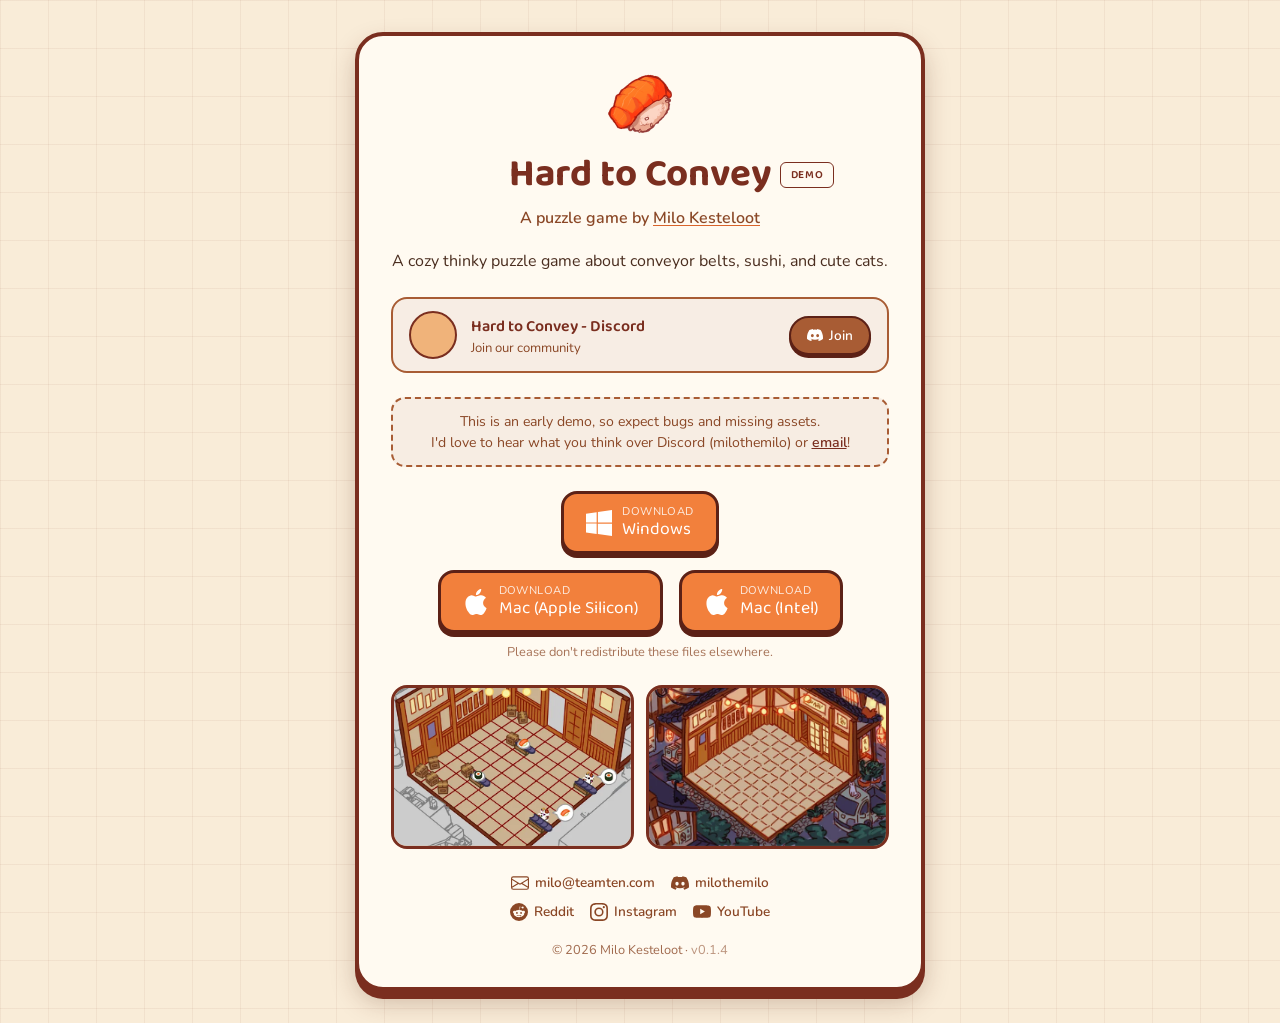
==== index.html @ 10d37a19 "Added apple warnings" ====
<!DOCTYPE html>
<html lang="en">
<head>
    <meta charset="UTF-8">
    <meta name="viewport" content="width=device-width, initial-scale=1.0">
    <title>Hard to Convey – Cozy Puzzle Game</title>
    <meta name="description" content="Hard to Convey is a cozy puzzle game about conveyor belts, sushi, and cute cats. Download the early demo for Windows or Mac.">
    <link rel="canonical" href="https://www.hardtoconvey.com/">
    <meta name="theme-color" content="#f9ecd8">
    <meta property="og:type" content="website">
    <meta property="og:site_name" content="Hard to Convey">
    <meta property="og:title" content="Hard to Convey">
    <meta property="og:description" content="A cozy thinky puzzle game about conveyor belts, sushi, and cute cats. Free demo for Windows and Mac.">
    <meta property="og:url" content="https://www.hardtoconvey.com/">
    <meta property="og:image" content="https://www.hardtoconvey.com/images/og-image.jpg">
    <meta property="og:image:width" content="1200">
    <meta property="og:image:height" content="630">
    <meta property="og:image:alt" content="Concept art of a cozy sushi shop on a lantern-lit street, with cats lounging nearby">
    <meta name="twitter:card" content="summary_large_image">
    <link rel="icon" type="image/png" href="/favicon.png">
    <link rel="apple-touch-icon" href="/apple-touch-icon.png">
    <link rel="preconnect" href="https://fonts.googleapis.com">
    <link rel="preconnect" href="https://fonts.gstatic.com" crossorigin>
    <link href="https://fonts.googleapis.com/css2?family=Baloo+2:wght@500;600;700&family=Nunito:wght@400;600;700&display=swap" rel="stylesheet">
    <link rel="stylesheet" href="style.css">
    <script type="application/ld+json">
        {
            "@context": "https://schema.org",
            "@type": "VideoGame",
            "name": "Hard to Convey",
            "genre": "Puzzle",
            "description": "A cozy puzzle game about conveyor belts, sushi, and cute cats. Currently an early demo.",
            "url": "https://www.hardtoconvey.com/",
            "image": "https://www.hardtoconvey.com/images/screenshot.webp",
            "applicationCategory": "GameApplication",
            "operatingSystem": "Windows, macOS",
            "gamePlatform": ["PC", "Mac"],
            "creator": {
                "@type": "Person",
                "name": "Milo Kesteloot",
                "url": "https://www.milo.games"
            },
            "sameAs": [
                "https://discord.gg/pnMVM3hHEn",
                "https://www.reddit.com/r/HardToConvey/",
                "https://www.instagram.com/hardtoconvey/",
                "https://www.youtube.com/@HardToConveyGame"
            ]
        }
    </script>
</head>
<body>
    <main class="card">
        <img class="icon" src="icon-128.png" width="64" height="64" alt="Hard to Convey sushi icon">
        <div class="title-row">
            <h1>Hard to Convey</h1>
            <span class="badge">Demo</span>
        </div>
        <p class="subtitle">A puzzle game by <a href="https://www.milo.games" target="_blank" rel="noopener">Milo Kesteloot</a></p>

        <p class="tagline">A cozy thinky puzzle game about conveyor belts, sushi, and cute cats.</p>

        <div class="discord-card">
            <div class="discord-icon">
                <img id="discordIcon" alt="Hard to Convey Discord server icon" hidden>
            </div>
            <div class="discord-info">
                <span class="discord-name" id="discordName">Hard to Convey - Discord</span>
                <span class="discord-stats" id="discordStats">Join our community</span>
            </div>
            <a class="discord-join" href="https://discord.gg/pnMVM3hHEn" target="_blank" rel="noopener">
                <svg viewBox="0 0 16 16" aria-hidden="true"><path fill="currentColor" d="M13.545 2.907a13.2 13.2 0 0 0-3.257-1.011.05.05 0 0 0-.052.025c-.141.25-.297.577-.406.833a12.2 12.2 0 0 0-3.658 0 8 8 0 0 0-.412-.833.05.05 0 0 0-.052-.025c-1.125.194-2.22.534-3.257 1.011a.04.04 0 0 0-.021.018C.356 6.024-.213 9.047.066 12.032q.003.022.021.037a13.3 13.3 0 0 0 3.995 2.02.05.05 0 0 0 .056-.019q.463-.63.818-1.329a.05.05 0 0 0-.01-.059l-.018-.011a9 9 0 0 1-1.248-.595.05.05 0 0 1-.02-.066l.015-.019q.127-.095.248-.195a.05.05 0 0 1 .051-.007c2.619 1.196 5.454 1.196 8.041 0a.05.05 0 0 1 .053.007q.121.1.248.195a.05.05 0 0 1-.004.085 8 8 0 0 1-1.249.594.05.05 0 0 0-.03.03.05.05 0 0 0 .003.041c.24.465.515.909.817 1.329a.05.05 0 0 0 .056.019 13.2 13.2 0 0 0 4.001-2.02.05.05 0 0 0 .021-.037c.334-3.451-.559-6.449-2.366-9.106a.03.03 0 0 0-.02-.019m-8.198 7.307c-.789 0-1.438-.724-1.438-1.612s.637-1.613 1.438-1.613c.807 0 1.45.73 1.438 1.613 0 .888-.637 1.612-1.438 1.612m5.316 0c-.788 0-1.438-.724-1.438-1.612s.637-1.613 1.438-1.613c.807 0 1.451.73 1.438 1.613 0 .888-.631 1.612-1.438 1.612"/></svg>
                Join
            </a>
        </div>
        <script>
            (function () {
                fetch("https://discord.com/api/v10/invites/pnMVM3hHEn?with_counts=true")
                    .then(function (r) { return r.ok ? r.json() : Promise.reject(r); })
                    .then(function (data) {
                        var guild = data.guild;
                        if (guild && guild.icon) {
                            var icon = document.getElementById("discordIcon");
                            // Only reveal the image once it has loaded, so the placeholder circle
                            // shows instead of a broken-image icon and alt text.
                            icon.onload = function () { icon.hidden = false; };
                            icon.src = "https://cdn.discordapp.com/icons/" + guild.id + "/" + guild.icon + ".png?size=64";
                        }
                        if (guild && guild.name) {
                            document.getElementById("discordName").textContent = guild.name + " - Discord";
                        }
                        if (typeof data.approximate_presence_count === "number") {
                            document.getElementById("discordStats").textContent =
                                data.approximate_presence_count + " online · " + data.approximate_member_count + " members";
                        }
                    })
                    .catch(function () { /* keep the static fallback text */ });
            })();
        </script>

        <p class="feedback">
            This is an early demo, so expect bugs and missing assets.<br>
            I'd love to hear what you think over Discord (milothemilo) or <a href="mailto:milo@teamten.com">email</a>!
        </p>

        <p class="mobile-note">Hard to Convey is a desktop game for Windows and Mac. Visit this page on your computer to download it.</p>

        <div class="downloads" id="downloads">
            <div class="download-row" data-os="windows">
                <a class="button" href="downloads/HardToConveyWindows.zip" download>
                    <svg class="button-icon" viewBox="0 0 16 16" aria-hidden="true">
                        <path fill="currentColor" d="M6.555 1.375 0 2.237v5.45h6.555zM0 13.795l6.555.933V8.313H0zm7.278-5.4.026 6.378L16 16V8.395zM16 0 7.33 1.244v6.414H16z"/>
                    </svg>
                    <span class="button-text">
                        <span class="button-label">Download<span class="button-size"></span></span>
                        <span class="button-platform">Windows</span>
                    </span>
                </a>
            </div>
            <div class="download-row" data-os="mac">
                <a class="button" href="downloads/HardToConveyMacSili.app.zip" download>
                    <svg class="button-icon" viewBox="0 0 16 16" aria-hidden="true">
                        <path fill="currentColor" d="M11.182.008C11.148-.03 9.923.023 8.857 1.18c-1.066 1.156-.902 2.482-.878 2.516s1.52.087 2.475-1.258.762-2.391.728-2.43m3.314 11.733c-.048-.096-2.325-1.234-2.113-3.422s1.675-2.789 1.698-2.854-.597-.79-1.254-1.157a3.7 3.7 0 0 0-1.563-.434c-.108-.003-.483-.095-1.254.116-.508.139-1.653.589-1.968.607-.316.018-1.256-.522-2.267-.665-.647-.125-1.333.131-1.824.328-.49.196-1.422.754-2.074 2.237-.652 1.482-.311 3.83-.067 4.56s.625 1.924 1.273 2.796c.576.984 1.34 1.667 1.659 1.899s1.219.386 1.843.067c.502-.308 1.408-.485 1.766-.472.357.013 1.061.154 1.782.539.571.197 1.111.115 1.652-.105.541-.221 1.324-1.059 2.238-2.758q.52-1.185.473-1.282"/>
                    </svg>
                    <span class="button-text">
                        <span class="button-label">Download<span class="button-size"></span></span>
                        <span class="button-platform">Mac (Apple Silicon)</span>
                    </span>
                </a>
                <a class="button" href="downloads/HardToConveyMacIntel.app.zip" download>
                    <svg class="button-icon" viewBox="0 0 16 16" aria-hidden="true">
                        <path fill="currentColor" d="M11.182.008C11.148-.03 9.923.023 8.857 1.18c-1.066 1.156-.902 2.482-.878 2.516s1.52.087 2.475-1.258.762-2.391.728-2.43m3.314 11.733c-.048-.096-2.325-1.234-2.113-3.422s1.675-2.789 1.698-2.854-.597-.79-1.254-1.157a3.7 3.7 0 0 0-1.563-.434c-.108-.003-.483-.095-1.254.116-.508.139-1.653.589-1.968.607-.316.018-1.256-.522-2.267-.665-.647-.125-1.333.131-1.824.328-.49.196-1.422.754-2.074 2.237-.652 1.482-.311 3.83-.067 4.56s.625 1.924 1.273 2.796c.576.984 1.34 1.667 1.659 1.899s1.219.386 1.843.067c.502-.308 1.408-.485 1.766-.472.357.013 1.061.154 1.782.539.571.197 1.111.115 1.652-.105.541-.221 1.324-1.059 2.238-2.758q.52-1.185.473-1.282"/>
                    </svg>
                    <span class="button-text">
                        <span class="button-label">Download<span class="button-size"></span></span>
                        <span class="button-platform">Mac (Intel)</span>
                    </span>
                </a>
                <div class="mac-help" id="macHelp" hidden>
                    <h2>Opening the game on Mac</h2>
                    <p>Your Mac will warn that it can't verify Hard to Convey because I'm not a registered Apple developer yet. To open it anyway:</p>
                    <ol>
                        <li>Unzip the download and double-click the game. When the warning appears, click Done.</li>
                        <li>Open System Settings, go to Privacy &amp; Security, and scroll down to Security.</li>
                        <li>Click Open Anyway.</li>
                    </ol>
                    <a href="https://support.apple.com/guide/mac-help/open-a-mac-app-from-an-unknown-developer-mh40616/mac" target="_blank" rel="noopener">Apple's guide, with screenshots</a>
                </div>
            </div>
        </div>
        <script>
            (function () {
                // Highlight the visitor's platform (and put Mac on top for Mac visitors).
                // If we can't tell, leave everything highlighted with Windows on top.
                var platform = (navigator.userAgentData && navigator.userAgentData.platform) || navigator.platform || navigator.userAgent;
                var downloads = document.getElementById("downloads");
                if (/mac/i.test(platform)) {
                    downloads.classList.add("os-mac");
                } else if (/win/i.test(platform)) {
                    downloads.classList.add("os-windows");
                }

                // After a Mac download starts, show how to get past the "can't verify" warning.
                var macHelp = document.getElementById("macHelp");
                downloads.querySelectorAll('[data-os="mac"] .button').forEach(function (button) {
                    button.addEventListener("click", function () {
                        macHelp.hidden = false;
                        macHelp.scrollIntoView({ block: "nearest" });
                    });
                });

                // Show each download's file size, read from the server so it stays right when a build is replaced.
                downloads.querySelectorAll(".button").forEach(function (button) {
                    fetch(button.href, { method: "HEAD" })
                        .then(function (r) { return r.ok ? r.headers.get("Content-Length") : null; })
                        .then(function (bytes) {
                            if (bytes) {
                                button.querySelector(".button-size").textContent = " · " + Math.round(bytes / 1e6) + " MB";
                            }
                        })
                        .catch(function () { /* leave the size off */ });
                });
            })();
        </script>

        <p class="notice">Please don't redistribute these files elsewhere.</p>

        <div class="gallery">
            <button class="screenshot" type="button" data-full="images/screenshot.webp" aria-label="View gameplay screenshot full size">
                <img src="images/thumbs/screenshot.webp" width="640" height="421" alt="Hard to Convey gameplay screenshot">
            </button>
            <button class="screenshot" type="button" data-full="images/concept-art-1.webp" aria-label="View concept art full size">
                <img src="images/thumbs/concept-art-1.webp" width="640" height="359" alt="Hard to Convey concept art">
            </button>
        </div>

        <div class="lightbox" id="lightbox" role="dialog" aria-modal="true" aria-label="Image viewer" hidden>
            <img class="lightbox-image" id="lightboxImage" alt="">
            <button class="lightbox-close" id="lightboxClose" type="button" aria-label="Close">
                <svg viewBox="0 0 16 16" aria-hidden="true"><path d="M3 3l10 10M13 3L3 13" stroke="currentColor" stroke-width="2.2" stroke-linecap="round"/></svg>
            </button>
        </div>
        <script>
            (function () {
                var shots = document.querySelectorAll(".screenshot");
                var lightbox = document.getElementById("lightbox");
                var lightboxImage = document.getElementById("lightboxImage");
                var loaded = {};

                // Once the page (and its small thumbnails) has loaded, fetch the full-size
                // images in the background so the viewer can show them right away.
                window.addEventListener("load", function () {
                    shots.forEach(function (shot) {
                        var full = new Image();
                        full.onload = function () { loaded[shot.dataset.full] = true; };
                        full.src = shot.dataset.full;
                    });
                });

                var current = null;

                // Swap the viewer to src only once it's decoded, so it never paints half-ready.
                function showWhenReady(src, shot) {
                    var img = new Image();
                    img.src = src;
                    var ready = img.decode ? img.decode() : Promise.resolve();
                    return ready.catch(function () {}).then(function () {
                        if (current !== shot) { return; }
                        lightboxImage.src = src;
                        if (lightbox.hidden) {
                            lightbox.hidden = false;
                            document.getElementById("lightboxClose").focus();
                        }
                    });
                }

                function open(shot) {
                    var thumb = shot.querySelector("img");
                    var fullSrc = shot.dataset.full;
                    current = shot;
                    lightboxImage.alt = thumb.alt;
                    lightboxImage.style.setProperty("--ratio", thumb.naturalWidth / thumb.naturalHeight || 1.5);
                    document.body.style.overflow = "hidden";
                    if (loaded[fullSrc]) {
                        showWhenReady(fullSrc, shot);
                    } else {
                        // Show the thumbnail until the full-size image arrives.
                        showWhenReady(thumb.src, shot).then(function () {
                            return showWhenReady(fullSrc, shot);
                        }).then(function () {
                            loaded[fullSrc] = true;
                        });
                    }
                }

                function close() {
                    // Return keyboard focus to the screenshot that opened the viewer.
                    var opener = current;
                    current = null;
                    lightbox.hidden = true;
                    lightboxImage.removeAttribute("src");
                    document.body.style.overflow = "";
                    if (opener) { opener.focus(); }
                }

                shots.forEach(function (shot) {
                    shot.addEventListener("click", function () { open(shot); });
                });
                lightbox.addEventListener("click", function (e) {
                    if (e.target !== lightboxImage) { close(); }
                });
                document.addEventListener("keydown", function (e) {
                    if (lightbox.hidden) { return; }
                    if (e.key === "Escape") {
                        close();
                    } else if (e.key === "Tab") {
                        // The close button is the only control in the viewer, so keep focus on it.
                        e.preventDefault();
                        document.getElementById("lightboxClose").focus();
                    }
                });
            })();
        </script>

        <div class="social-links">
            <ul class="social-row">
                <li>
                    <a href="mailto:milo@teamten.com">
                        <svg viewBox="0 0 16 16" aria-hidden="true"><path fill="currentColor" d="M0 4a2 2 0 0 1 2-2h12a2 2 0 0 1 2 2v8a2 2 0 0 1-2 2H2a2 2 0 0 1-2-2zm2-1a1 1 0 0 0-1 1v.217l7 4.2 7-4.2V4a1 1 0 0 0-1-1zm13 2.383-4.708 2.825L15 11.105zm-.034 6.876-5.64-3.471L8 9.583l-1.326-.795-5.64 3.47A1 1 0 0 0 2 13h12a1 1 0 0 0 .966-.741M1 11.105l4.708-2.897L1 5.383z"/></svg>
                        milo@teamten.com
                    </a>
                </li>
                <li class="social-discord">
                    <svg viewBox="0 0 16 16" aria-hidden="true"><path fill="currentColor" d="M13.545 2.907a13.2 13.2 0 0 0-3.257-1.011.05.05 0 0 0-.052.025c-.141.25-.297.577-.406.833a12.2 12.2 0 0 0-3.658 0 8 8 0 0 0-.412-.833.05.05 0 0 0-.052-.025c-1.125.194-2.22.534-3.257 1.011a.04.04 0 0 0-.021.018C.356 6.024-.213 9.047.066 12.032q.003.022.021.037a13.3 13.3 0 0 0 3.995 2.02.05.05 0 0 0 .056-.019q.463-.63.818-1.329a.05.05 0 0 0-.01-.059l-.018-.011a9 9 0 0 1-1.248-.595.05.05 0 0 1-.02-.066l.015-.019q.127-.095.248-.195a.05.05 0 0 1 .051-.007c2.619 1.196 5.454 1.196 8.041 0a.05.05 0 0 1 .053.007q.121.1.248.195a.05.05 0 0 1-.004.085 8 8 0 0 1-1.249.594.05.05 0 0 0-.03.03.05.05 0 0 0 .003.041c.24.465.515.909.817 1.329a.05.05 0 0 0 .056.019 13.2 13.2 0 0 0 4.001-2.02.05.05 0 0 0 .021-.037c.334-3.451-.559-6.449-2.366-9.106a.03.03 0 0 0-.02-.019m-8.198 7.307c-.789 0-1.438-.724-1.438-1.612s.637-1.613 1.438-1.613c.807 0 1.45.73 1.438 1.613 0 .888-.637 1.612-1.438 1.612m5.316 0c-.788 0-1.438-.724-1.438-1.612s.637-1.613 1.438-1.613c.807 0 1.451.73 1.438 1.613 0 .888-.631 1.612-1.438 1.612"/></svg>
                    milothemilo
                </li>
            </ul>
            <ul class="social-row">
                <li>
                    <a href="https://www.reddit.com/r/HardToConvey/" target="_blank" rel="noopener">
                        <svg viewBox="0 0 16 16" aria-hidden="true"><path fill="currentColor" d="M6.167 8a.83.83 0 0 0-.83.83c0 .459.372.84.83.831a.831.831 0 0 0 0-1.661m1.843 3.647c.315 0 1.403-.038 1.976-.611a.23.23 0 0 0 0-.306.213.213 0 0 0-.306 0c-.353.363-1.126.487-1.67.487-.545 0-1.308-.124-1.671-.487a.213.213 0 0 0-.306 0 .213.213 0 0 0 0 .306c.564.563 1.652.61 1.977.61zm.992-2.807c0 .458.373.83.831.83s.83-.381.83-.83a.831.831 0 0 0-1.66 0z"/><path fill="currentColor" d="M16 8A8 8 0 1 1 0 8a8 8 0 0 1 16 0m-3.828-1.165c-.315 0-.602.124-.812.325-.801-.573-1.9-.945-3.121-.993l.534-2.501 1.738.372a.83.83 0 1 0 .83-.869.83.83 0 0 0-.744.468l-1.938-.41a.2.2 0 0 0-.153.028.2.2 0 0 0-.086.134l-.592 2.788c-1.24.038-2.358.41-3.17.992-.21-.2-.496-.324-.81-.324a1.163 1.163 0 0 0-.478 2.224q-.03.17-.029.353c0 1.795 2.091 3.256 4.669 3.256s4.668-1.451 4.668-3.256c0-.114-.01-.238-.029-.353.401-.181.688-.592.688-1.069 0-.65-.525-1.165-1.165-1.165"/></svg>
                        Reddit
                    </a>
                </li>
                <li>
                    <a href="https://www.instagram.com/hardtoconvey/" target="_blank" rel="noopener">
                        <svg viewBox="0 0 16 16" aria-hidden="true"><path fill="currentColor" d="M8 0C5.829 0 5.556.01 4.703.048 3.85.088 3.269.222 2.76.42a3.9 3.9 0 0 0-1.417.923A3.9 3.9 0 0 0 .42 2.76C.222 3.268.087 3.85.048 4.7.01 5.555 0 5.827 0 8.001c0 2.172.01 2.444.048 3.297.04.852.174 1.433.372 1.942.205.526.478.972.923 1.417.444.445.89.719 1.416.923.51.198 1.09.333 1.942.372C5.555 15.99 5.827 16 8 16s2.444-.01 3.298-.048c.851-.04 1.434-.174 1.943-.372a3.9 3.9 0 0 0 1.416-.923c.445-.445.718-.891.923-1.417.197-.509.332-1.09.372-1.942C15.99 10.445 16 10.173 16 8s-.01-2.445-.048-3.299c-.04-.851-.175-1.433-.372-1.941a3.9 3.9 0 0 0-.923-1.417A3.9 3.9 0 0 0 13.24.42c-.51-.198-1.092-.333-1.943-.372C10.443.01 10.172 0 7.998 0zm-.717 1.442h.718c2.136 0 2.389.007 3.232.046.78.035 1.204.166 1.486.275.373.145.64.319.92.599s.453.546.598.92c.11.281.24.705.275 1.485.039.843.047 1.096.047 3.231s-.008 2.389-.047 3.232c-.035.78-.166 1.203-.275 1.485a2.5 2.5 0 0 1-.599.919c-.28.28-.546.453-.92.598-.28.11-.704.24-1.485.276-.843.038-1.096.047-3.232.047s-2.39-.009-3.233-.047c-.78-.036-1.203-.166-1.485-.276a2.5 2.5 0 0 1-.92-.598 2.5 2.5 0 0 1-.6-.92c-.109-.281-.24-.705-.275-1.485-.038-.843-.046-1.096-.046-3.233s.008-2.388.046-3.231c.036-.78.166-1.204.276-1.486.145-.373.319-.64.599-.92s.546-.453.92-.598c.282-.11.705-.24 1.485-.276.738-.034 1.024-.044 2.515-.045zm4.988 1.328a.96.96 0 1 0 0 1.92.96.96 0 0 0 0-1.92m-4.27 1.122a4.109 4.109 0 1 0 0 8.217 4.109 4.109 0 0 0 0-8.217m0 1.441a2.667 2.667 0 1 1 0 5.334 2.667 2.667 0 0 1 0-5.334"/></svg>
                        Instagram
                    </a>
                </li>
                <li>
                    <a href="https://www.youtube.com/@HardToConveyGame" target="_blank" rel="noopener">
                        <svg viewBox="0 0 16 16" aria-hidden="true"><path fill="currentColor" d="M8.051 1.999h.089c.822.003 4.987.033 6.11.335a2.01 2.01 0 0 1 1.415 1.42c.101.38.172.883.22 1.402l.01.104.022.26.008.104c.065.914.073 1.77.074 1.957v.075c-.001.194-.01 1.108-.082 2.06l-.008.105-.009.104c-.05.572-.124 1.14-.235 1.558a2.01 2.01 0 0 1-1.415 1.42c-1.16.312-5.569.334-6.18.335h-.142c-.309 0-1.587-.006-2.927-.052l-.17-.006-.087-.004-.171-.007-.171-.007c-1.11-.049-2.167-.128-2.654-.26a2.01 2.01 0 0 1-1.415-1.419c-.111-.417-.185-.986-.235-1.558L.09 9.82l-.008-.104A31 31 0 0 1 0 7.68v-.123c.002-.215.01-.958.064-1.778l.007-.103.003-.052.008-.104.022-.26.01-.104c.048-.519.119-1.023.22-1.402a2.01 2.01 0 0 1 1.415-1.42c.487-.13 1.544-.21 2.654-.26l.17-.007.172-.006.086-.003.171-.007A100 100 0 0 1 7.858 2zM6.4 5.209v4.818l4.157-2.408z"/></svg>
                        YouTube
                    </a>
                </li>
            </ul>
        </div>

        <footer>
            &copy; 2026 Milo Kesteloot &middot; <span class="version">v0.1.4</span>
        </footer>
    </main>
</body>
</html>
---- style.css ----
:root {
    --cream: #f9ecd8;
    --card: #fffaf1;
    --maroon: #7a2e1f;
    --maroon-dark: #5c2116;
    --orange: #f2803c;
    --orange-dark: #d9632a;
    --wood: #a85c34;
    --wood-dark: #8a4726;
    --text: #4a2d1f;
}

* {
    box-sizing: border-box;
}

/* Keyboard focus ring (mouse clicks don't show it). */
:focus-visible {
    outline: 3px solid var(--maroon);
    outline-offset: 3px;
}

body {
    margin: 0;
    min-height: 100vh;
    display: flex;
    align-items: center;
    justify-content: center;
    padding: 32px 16px;
    background-color: var(--cream);
    background-image:
        linear-gradient(rgba(122, 46, 31, 0.06) 1px, transparent 1px),
        linear-gradient(90deg, rgba(122, 46, 31, 0.06) 1px, transparent 1px);
    background-size: 48px 48px;
    animation: grid-drift 9s linear infinite;
    font-family: "Nunito", sans-serif;
    color: var(--text);
}

@keyframes grid-drift {
    from {
        background-position: 0 0;
    }
    to {
        background-position: 48px 48px;
    }
}

@media (prefers-reduced-motion: reduce) {
    body,
    .lightbox {
        animation: none;
    }
}

.card {
    width: 100%;
    max-width: 570px;
    background: var(--card);
    border: 4px solid var(--maroon);
    border-radius: 28px;
    box-shadow: 0 8px 0 var(--maroon), 0 12px 24px rgba(90, 40, 20, 0.25);
    padding: 36px 32px 28px;
    text-align: center;
}

.icon {
    display: block;
    width: 64px;
    height: 64px;
    margin: 0 auto 8px;
}

.title-row {
    display: grid;
    grid-template-columns: 1fr auto 1fr;
    align-items: center;
    column-gap: 8px;
    margin: 8px 0 2px;
}

.badge {
    grid-column: 3;
    justify-self: start;
    background: transparent;
    color: var(--maroon);
    font-family: "Baloo 2", sans-serif;
    font-size: 0.7rem;
    font-weight: 600;
    letter-spacing: 0.06em;
    text-transform: uppercase;
    padding: 3px 10px;
    border: 1.5px solid var(--maroon);
    border-radius: 6px;
}

h1 {
    grid-column: 2;
    font-family: "Baloo 2", sans-serif;
    font-size: 2.4rem;
    margin: 0;
    color: var(--maroon);
    white-space: nowrap;
}

@media (max-width: 420px) {
    .title-row {
        grid-template-columns: 1fr;
        row-gap: 2px;
        margin-bottom: 14px;
    }

    .badge {
        grid-column: 1;
        justify-self: center;
    }

    h1 {
        grid-column: 1;
    }
}

.subtitle {
    margin: 0 0 20px;
    font-weight: 600;
    color: var(--wood-dark);
}

.subtitle a {
    color: inherit;
    text-decoration: underline;
    text-decoration-color: var(--orange-dark);
    text-underline-offset: 2px;
}

.subtitle a:hover,
.subtitle a:focus-visible {
    color: var(--maroon);
}

.feedback {
    background: rgba(122, 46, 31, 0.06);
    border: 2px dashed var(--wood);
    border-radius: 14px;
    padding: 12px 18px;
    margin: 0 0 24px;
    font-size: 0.88rem;
    line-height: 1.5;
    color: var(--wood-dark);
}

.feedback a {
    color: var(--maroon);
    font-weight: 600;
}

.gallery {
    display: flex;
    gap: 12px;
    flex-wrap: wrap;
    margin-bottom: 24px;
}

.screenshot {
    flex: 1 1 200px;
    min-width: 0;
    padding: 0;
    border-radius: 16px;
    border: 3px solid var(--maroon);
    background: #f0b37a;
    overflow: hidden;
    cursor: zoom-in;
}

.screenshot img {
    display: block;
    width: 100%;
    height: auto;
    aspect-ratio: 3 / 2;
    object-fit: cover;
    transition: transform 0.2s ease;
    /* Keep the image on its own layer so it doesn't snap a pixel sideways when the hover scale starts. */
    will-change: transform;
}

.screenshot:hover img,
.screenshot:focus-visible img {
    transform: scale(1.03);
}

.lightbox {
    position: fixed;
    inset: 0;
    z-index: 100;
    display: flex;
    align-items: center;
    justify-content: center;
    padding: 30px;
    background-color: var(--cream);
    background-image:
        linear-gradient(rgba(122, 46, 31, 0.06) 1px, transparent 1px),
        linear-gradient(90deg, rgba(122, 46, 31, 0.06) 1px, transparent 1px);
    background-size: 48px 48px;
    animation: grid-drift 9s linear infinite;
    cursor: zoom-out;
}

.lightbox[hidden] {
    display: none;
}

.lightbox-image {
    display: block;
    /* As big as fits inside the 30px margin, keeping the image's aspect ratio. */
    /* The border and bottom shadow (4px + 8px) count toward the 30px margin. */
    box-sizing: content-box;
    width: min(100vw - 60px - 8px, (100dvh - 60px - 16px) * var(--ratio, 1.5));
    height: auto;
    aspect-ratio: var(--ratio, 1.5);
    object-fit: contain;
    border: 4px solid var(--maroon);
    border-radius: 20px;
    box-shadow: 0 8px 0 var(--maroon), 0 12px 24px rgba(90, 40, 20, 0.25);
    margin-bottom: 8px;
    cursor: default;
}

.lightbox-close {
    position: absolute;
    top: 12px;
    right: 12px;
    width: 40px;
    height: 40px;
    padding: 10px;
    border-radius: 50%;
    border: 3px solid var(--maroon-dark);
    background: var(--card);
    color: var(--maroon);
    box-shadow: 0 3px 0 var(--maroon-dark);
    cursor: pointer;
}

.lightbox-close svg {
    display: block;
    width: 100%;
    height: 100%;
}

.lightbox-close:hover,
.lightbox-close:focus-visible {
    background: #f0b37a;
}

.tagline {
    margin: 0 0 24px;
    line-height: 1.5;
}

.downloads {
    display: flex;
    flex-direction: column;
    gap: 16px;
    margin-bottom: 10px;
}

.download-row {
    display: flex;
    gap: 16px;
    justify-content: center;
    flex-wrap: wrap;
}

.mac-help {
    flex-basis: 100%;
    text-align: left;
    background: rgba(122, 46, 31, 0.06);
    border: 2px solid var(--wood);
    border-radius: 16px;
    padding: 14px 18px;
    font-size: 0.88rem;
    line-height: 1.5;
}

.mac-help h2 {
    font-family: "Baloo 2", sans-serif;
    font-size: 1.1rem;
    color: var(--maroon);
    margin: 0 0 4px;
}

.mac-help p,
.mac-help ol {
    margin: 0 0 10px;
}

.mac-help ol {
    padding-left: 1.4em;
}

.mac-help li + li {
    margin-top: 4px;
}

.mac-help a {
    color: var(--maroon);
    font-weight: 600;
}

.downloads.os-mac .download-row[data-os="mac"] {
    order: -1;
}

.downloads.os-mac .download-row[data-os="windows"] .button,
.downloads.os-windows .download-row[data-os="mac"] .button {
    background: var(--wood);
}

/* Only shown on phones and tablets, where the downloads can't be used. */
.mobile-note {
    display: none;
    margin: 0 0 16px;
    font-weight: 600;
    line-height: 1.5;
    color: var(--maroon);
}

@media (hover: none) and (pointer: coarse) {
    .mobile-note {
        display: block;
    }
}

.notice {
    font-size: 0.8rem;
    color: var(--wood-dark);
    opacity: 0.75;
    margin: 0 0 4px;
}

.notice:last-of-type {
    margin-bottom: 24px;
}

.notice a {
    color: var(--maroon);
    font-weight: 600;
    opacity: 1;
}

.discord-card {
    display: flex;
    align-items: center;
    gap: 14px;
    background: rgba(122, 46, 31, 0.06);
    border: 2px solid var(--wood);
    border-radius: 16px;
    padding: 12px 16px;
    margin-bottom: 24px;
    text-align: left;
}

.discord-icon {
    display: block;
    width: 48px;
    height: 48px;
    border-radius: 50%;
    flex-shrink: 0;
    border: 2px solid var(--maroon);
    background: #f0b37a;
    overflow: hidden;
}

.discord-icon img {
    display: block;
    width: 100%;
    height: 100%;
}

.discord-icon img[hidden] {
    display: none;
}

.discord-info {
    display: flex;
    flex-direction: column;
    flex: 1;
    min-width: 0;
}

.discord-name {
    font-family: "Baloo 2", sans-serif;
    font-weight: 600;
    color: var(--maroon);
}

.discord-stats {
    font-size: 0.82rem;
    color: var(--wood-dark);
}

.discord-join {
    display: flex;
    align-items: center;
    gap: 6px;
    flex-shrink: 0;
    padding: 8px 16px;
    border-radius: 999px;
    border: 2px solid var(--maroon-dark);
    background: var(--wood);
    color: #fff;
    font-weight: 600;
    font-size: 0.85rem;
    text-decoration: none;
    box-shadow: 0 3px 0 var(--maroon-dark);
    transition: transform 0.1s ease, box-shadow 0.1s ease;
    user-select: none;
}

.discord-join svg {
    width: 16px;
    height: 16px;
}

.discord-join:hover,
.discord-join:focus-visible {
    transform: translateY(-2px);
    box-shadow: 0 5px 0 var(--maroon-dark);
}

.discord-join:active {
    transform: translateY(2px);
    box-shadow: 0 1px 0 var(--maroon-dark);
}

.button {
    display: flex;
    align-items: center;
    gap: 10px;
    padding: 12px 22px;
    border-radius: 16px;
    border: 3px solid var(--maroon-dark);
    background: var(--orange);
    color: #fff;
    text-decoration: none;
    box-shadow: 0 4px 0 var(--maroon-dark);
    transition: transform 0.1s ease, box-shadow 0.1s ease;
    user-select: none;
}

.button:hover,
.button:focus-visible {
    transform: translateY(-2px);
    box-shadow: 0 6px 0 var(--maroon-dark);
}

.button:active {
    transform: translateY(2px);
    box-shadow: 0 2px 0 var(--maroon-dark);
}

.button-icon {
    width: 26px;
    height: 26px;
    flex-shrink: 0;
}

.button-text {
    display: flex;
    flex-direction: column;
    align-items: flex-start;
    line-height: 1.15;
}

.button-label {
    font-size: 0.7rem;
    text-transform: uppercase;
    letter-spacing: 0.04em;
    opacity: 0.85;
}

.button-platform {
    font-family: "Baloo 2", sans-serif;
    font-size: 1.1rem;
}

.social-links {
    display: flex;
    flex-direction: column;
    align-items: center;
    gap: 10px;
    margin: 0 0 20px;
}

.social-row {
    list-style: none;
    display: flex;
    flex-wrap: wrap;
    justify-content: center;
    gap: 16px;
    margin: 0;
    padding: 0;
}

.social-links a,
.social-discord {
    display: flex;
    align-items: center;
    gap: 6px;
    color: var(--wood-dark);
    text-decoration: none;
    font-weight: 600;
    font-size: 0.85rem;
}

.social-links a:hover,
.social-links a:focus-visible {
    color: var(--maroon);
}

.social-links svg {
    width: 18px;
    height: 18px;
    flex-shrink: 0;
}

footer {
    font-size: 0.8rem;
    color: var(--wood-dark);
    opacity: 0.8;
}

.version {
    opacity: 0.7;
}
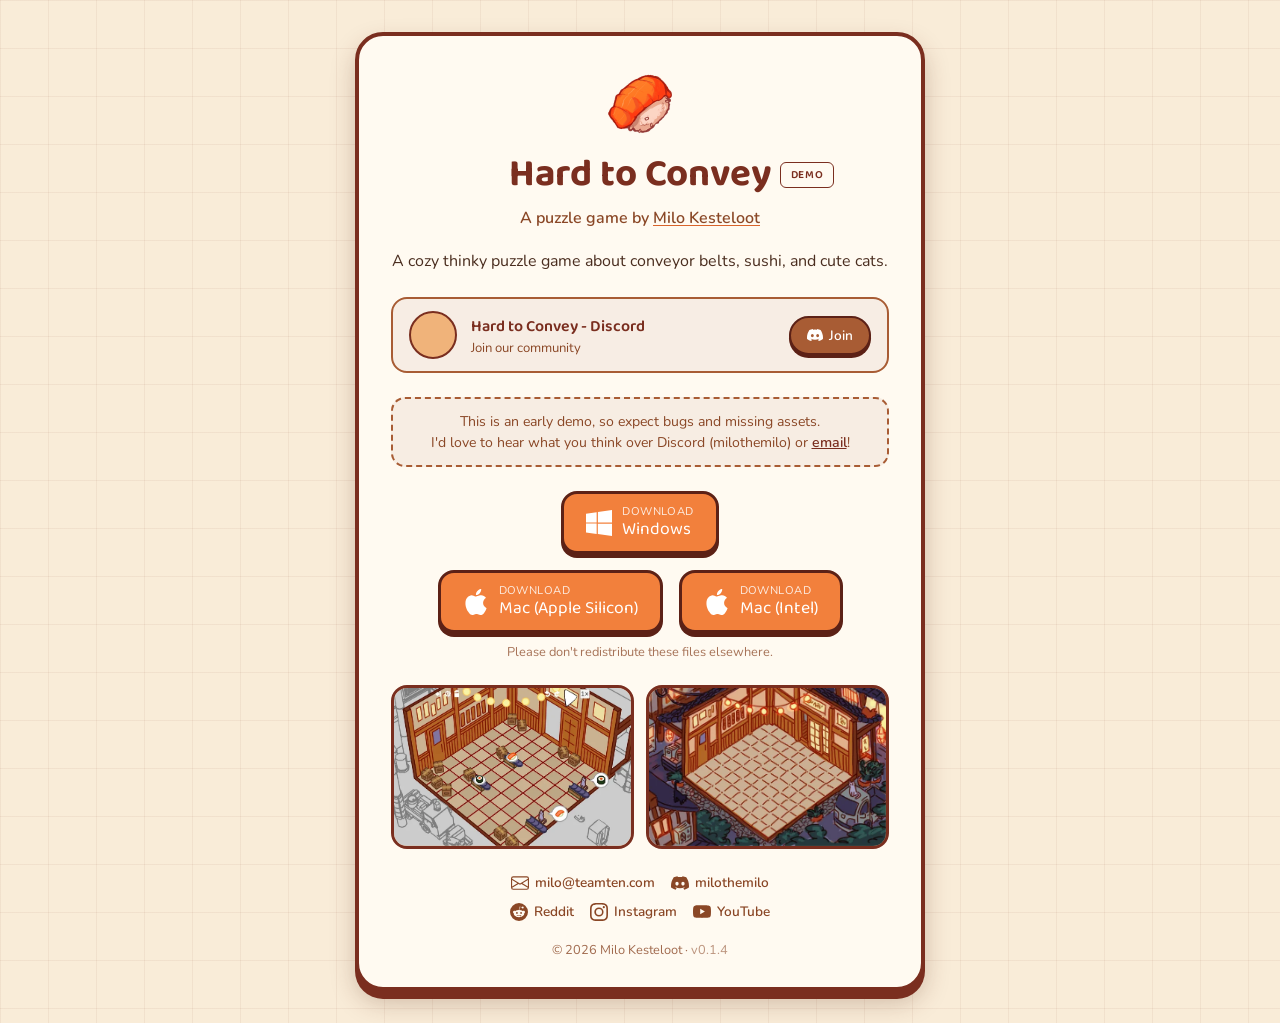
==== commit 28fe8530: "New images" ====
--- a/index.html
+++ b/index.html
@@ -31,7 +31,7 @@
             "genre": "Puzzle",
             "description": "A cozy puzzle game about conveyor belts, sushi, and cute cats. Currently an early demo.",
             "url": "https://www.hardtoconvey.com/",
-            "image": "https://www.hardtoconvey.com/images/screenshot.webp",
+            "image": "https://www.hardtoconvey.com/images/screenshot2.webp",
             "applicationCategory": "GameApplication",
             "operatingSystem": "Windows, macOS",
             "gamePlatform": ["PC", "Mac"],
@@ -186,8 +186,8 @@
         <p class="notice">Please don't redistribute these files elsewhere.</p>
 
         <div class="gallery">
-            <button class="screenshot" type="button" data-full="images/screenshot.webp" aria-label="View gameplay screenshot full size">
-                <img src="images/thumbs/screenshot.webp" width="640" height="421" alt="Hard to Convey gameplay screenshot">
+            <button class="screenshot" type="button" data-full="images/screenshot2.webp" aria-label="View gameplay screenshot full size">
+                <img src="images/thumbs/screenshot2.webp" width="640" height="422" alt="Hard to Convey gameplay screenshot">
             </button>
             <button class="screenshot" type="button" data-full="images/concept-art-1.webp" aria-label="View concept art full size">
                 <img src="images/thumbs/concept-art-1.webp" width="640" height="359" alt="Hard to Convey concept art">
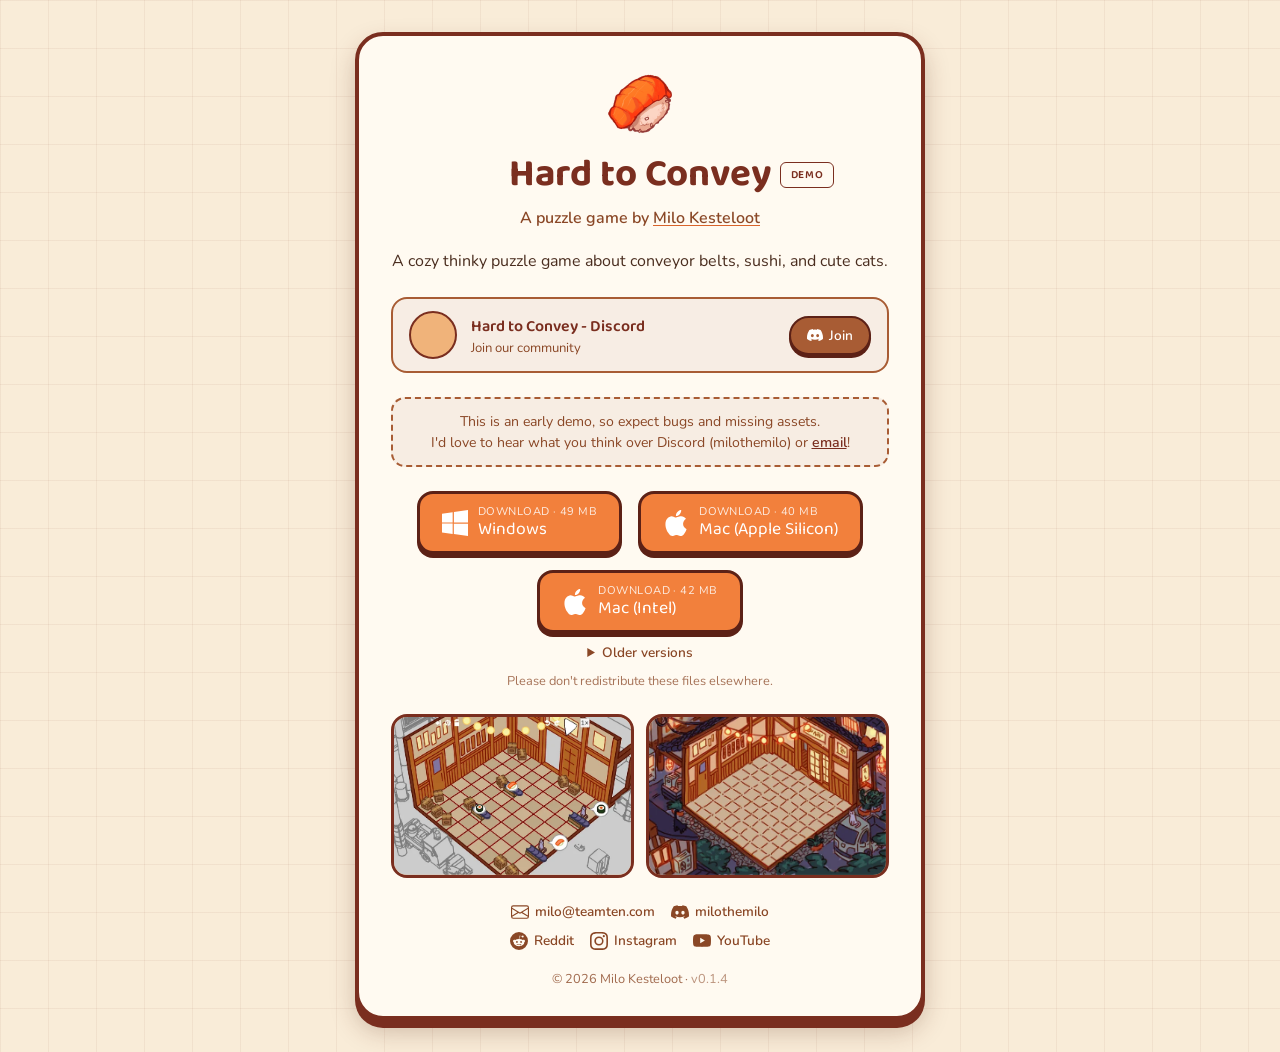
==== commit 2f46e46a: "Update to auto building" ====
--- a/index.html
+++ b/index.html
@@ -106,52 +106,50 @@
         <p class="mobile-note">Hard to Convey is a desktop game for Windows and Mac. Visit this page on your computer to download it.</p>
 
         <div class="downloads" id="downloads">
-            <div class="download-row" data-os="windows">
-                <a class="button" href="downloads/HardToConveyWindows.zip" download>
-                    <svg class="button-icon" viewBox="0 0 16 16" aria-hidden="true">
-                        <path fill="currentColor" d="M6.555 1.375 0 2.237v5.45h6.555zM0 13.795l6.555.933V8.313H0zm7.278-5.4.026 6.378L16 16V8.395zM16 0 7.33 1.244v6.414H16z"/>
-                    </svg>
-                    <span class="button-text">
-                        <span class="button-label">Download<span class="button-size"></span></span>
-                        <span class="button-platform">Windows</span>
-                    </span>
-                </a>
-            </div>
-            <div class="download-row" data-os="mac">
-                <a class="button" href="downloads/HardToConveyMacSili.app.zip" download>
-                    <svg class="button-icon" viewBox="0 0 16 16" aria-hidden="true">
-                        <path fill="currentColor" d="M11.182.008C11.148-.03 9.923.023 8.857 1.18c-1.066 1.156-.902 2.482-.878 2.516s1.52.087 2.475-1.258.762-2.391.728-2.43m3.314 11.733c-.048-.096-2.325-1.234-2.113-3.422s1.675-2.789 1.698-2.854-.597-.79-1.254-1.157a3.7 3.7 0 0 0-1.563-.434c-.108-.003-.483-.095-1.254.116-.508.139-1.653.589-1.968.607-.316.018-1.256-.522-2.267-.665-.647-.125-1.333.131-1.824.328-.49.196-1.422.754-2.074 2.237-.652 1.482-.311 3.83-.067 4.56s.625 1.924 1.273 2.796c.576.984 1.34 1.667 1.659 1.899s1.219.386 1.843.067c.502-.308 1.408-.485 1.766-.472.357.013 1.061.154 1.782.539.571.197 1.111.115 1.652-.105.541-.221 1.324-1.059 2.238-2.758q.52-1.185.473-1.282"/>
-                    </svg>
-                    <span class="button-text">
-                        <span class="button-label">Download<span class="button-size"></span></span>
-                        <span class="button-platform">Mac (Apple Silicon)</span>
-                    </span>
-                </a>
-                <a class="button" href="downloads/HardToConveyMacIntel.app.zip" download>
-                    <svg class="button-icon" viewBox="0 0 16 16" aria-hidden="true">
-                        <path fill="currentColor" d="M11.182.008C11.148-.03 9.923.023 8.857 1.18c-1.066 1.156-.902 2.482-.878 2.516s1.52.087 2.475-1.258.762-2.391.728-2.43m3.314 11.733c-.048-.096-2.325-1.234-2.113-3.422s1.675-2.789 1.698-2.854-.597-.79-1.254-1.157a3.7 3.7 0 0 0-1.563-.434c-.108-.003-.483-.095-1.254.116-.508.139-1.653.589-1.968.607-.316.018-1.256-.522-2.267-.665-.647-.125-1.333.131-1.824.328-.49.196-1.422.754-2.074 2.237-.652 1.482-.311 3.83-.067 4.56s.625 1.924 1.273 2.796c.576.984 1.34 1.667 1.659 1.899s1.219.386 1.843.067c.502-.308 1.408-.485 1.766-.472.357.013 1.061.154 1.782.539.571.197 1.111.115 1.652-.105.541-.221 1.324-1.059 2.238-2.758q.52-1.185.473-1.282"/>
-                    </svg>
-                    <span class="button-text">
-                        <span class="button-label">Download<span class="button-size"></span></span>
-                        <span class="button-platform">Mac (Intel)</span>
-                    </span>
-                </a>
-                <div class="mac-help" id="macHelp" hidden>
-                    <h2>Opening the game on Mac</h2>
-                    <p>Your Mac will warn that it can't verify Hard to Convey because I'm not a registered Apple developer yet. To open it anyway:</p>
-                    <ol>
-                        <li>Unzip the download and double-click the game. When the warning appears, click Done.</li>
-                        <li>Open System Settings, go to Privacy &amp; Security, and scroll down to Security.</li>
-                        <li>Click Open Anyway.</li>
-                    </ol>
-                    <a href="https://support.apple.com/guide/mac-help/open-a-mac-app-from-an-unknown-developer-mh40616/mac" target="_blank" rel="noopener">Apple's guide, with screenshots</a>
-                </div>
+            <!-- release:buttons - generated from releases.json by HardToConvey/Tools/publish_to_site.py -->
+            <a class="button" data-os="windows" href="https://github.com/MiloKesteloot/hardtoconvey.com/releases/download/v0.1.4/HardToConvey-0.1.4-Windows.zip" download>
+                <svg class="button-icon" viewBox="0 0 16 16" aria-hidden="true">
+                    <path fill="currentColor" d="M6.555 1.375 0 2.237v5.45h6.555zM0 13.795l6.555.933V8.313H0zm7.278-5.4.026 6.378L16 16V8.395zM16 0 7.33 1.244v6.414H16z"/>
+                </svg>
+                <span class="button-text">
+                    <span class="button-label">Download &middot; 49 MB</span>
+                    <span class="button-platform">Windows</span>
+                </span>
+            </a>
+            <a class="button" data-os="mac" href="https://github.com/MiloKesteloot/hardtoconvey.com/releases/download/v0.1.4/HardToConvey-0.1.4-Mac-AppleSilicon.app.zip" download>
+                <svg class="button-icon" viewBox="0 0 16 16" aria-hidden="true">
+                    <path fill="currentColor" d="M11.182.008C11.148-.03 9.923.023 8.857 1.18c-1.066 1.156-.902 2.482-.878 2.516s1.52.087 2.475-1.258.762-2.391.728-2.43m3.314 11.733c-.048-.096-2.325-1.234-2.113-3.422s1.675-2.789 1.698-2.854-.597-.79-1.254-1.157a3.7 3.7 0 0 0-1.563-.434c-.108-.003-.483-.095-1.254.116-.508.139-1.653.589-1.968.607-.316.018-1.256-.522-2.267-.665-.647-.125-1.333.131-1.824.328-.49.196-1.422.754-2.074 2.237-.652 1.482-.311 3.83-.067 4.56s.625 1.924 1.273 2.796c.576.984 1.34 1.667 1.659 1.899s1.219.386 1.843.067c.502-.308 1.408-.485 1.766-.472.357.013 1.061.154 1.782.539.571.197 1.111.115 1.652-.105.541-.221 1.324-1.059 2.238-2.758q.52-1.185.473-1.282"/>
+                </svg>
+                <span class="button-text">
+                    <span class="button-label">Download &middot; 40 MB</span>
+                    <span class="button-platform">Mac (Apple Silicon)</span>
+                </span>
+            </a>
+            <a class="button" data-os="mac" href="https://github.com/MiloKesteloot/hardtoconvey.com/releases/download/v0.1.4/HardToConvey-0.1.4-Mac-Intel.app.zip" download>
+                <svg class="button-icon" viewBox="0 0 16 16" aria-hidden="true">
+                    <path fill="currentColor" d="M11.182.008C11.148-.03 9.923.023 8.857 1.18c-1.066 1.156-.902 2.482-.878 2.516s1.52.087 2.475-1.258.762-2.391.728-2.43m3.314 11.733c-.048-.096-2.325-1.234-2.113-3.422s1.675-2.789 1.698-2.854-.597-.79-1.254-1.157a3.7 3.7 0 0 0-1.563-.434c-.108-.003-.483-.095-1.254.116-.508.139-1.653.589-1.968.607-.316.018-1.256-.522-2.267-.665-.647-.125-1.333.131-1.824.328-.49.196-1.422.754-2.074 2.237-.652 1.482-.311 3.83-.067 4.56s.625 1.924 1.273 2.796c.576.984 1.34 1.667 1.659 1.899s1.219.386 1.843.067c.502-.308 1.408-.485 1.766-.472.357.013 1.061.154 1.782.539.571.197 1.111.115 1.652-.105.541-.221 1.324-1.059 2.238-2.758q.52-1.185.473-1.282"/>
+                </svg>
+                <span class="button-text">
+                    <span class="button-label">Download &middot; 42 MB</span>
+                    <span class="button-platform">Mac (Intel)</span>
+                </span>
+            </a>
+            <!-- /release:buttons -->
+            <div class="mac-help" id="macHelp" hidden>
+                <h2>Opening the game on Mac</h2>
+                <p>Your Mac will warn that it can't verify Hard to Convey because I'm not a registered Apple developer yet. To open it anyway:</p>
+                <ol>
+                    <li>Unzip the download and double-click the game. When the warning appears, click Done.</li>
+                    <li>Open System Settings, go to Privacy &amp; Security, and scroll down to Security.</li>
+                    <li>Click Open Anyway.</li>
+                </ol>
+                <a href="https://support.apple.com/guide/mac-help/open-a-mac-app-from-an-unknown-developer-mh40616/mac" target="_blank" rel="noopener">Apple's guide, with screenshots</a>
             </div>
         </div>
         <script>
             (function () {
-                // Highlight the visitor's platform (and put Mac on top for Mac visitors).
-                // If we can't tell, leave everything highlighted with Windows on top.
+                // Highlight the visitor's platform and put its button first.
+                // If we can't tell, leave everything highlighted with Windows first.
                 var platform = (navigator.userAgentData && navigator.userAgentData.platform) || navigator.platform || navigator.userAgent;
                 var downloads = document.getElementById("downloads");
                 if (/mac/i.test(platform)) {
@@ -162,26 +160,27 @@
 
                 // After a Mac download starts, show how to get past the "can't verify" warning.
                 var macHelp = document.getElementById("macHelp");
-                downloads.querySelectorAll('[data-os="mac"] .button').forEach(function (button) {
+                downloads.querySelectorAll('.button[data-os="mac"]').forEach(function (button) {
                     button.addEventListener("click", function () {
                         macHelp.hidden = false;
                         macHelp.scrollIntoView({ block: "nearest" });
                     });
                 });
-
-                // Show each download's file size, read from the server so it stays right when a build is replaced.
-                downloads.querySelectorAll(".button").forEach(function (button) {
-                    fetch(button.href, { method: "HEAD" })
-                        .then(function (r) { return r.ok ? r.headers.get("Content-Length") : null; })
-                        .then(function (bytes) {
-                            if (bytes) {
-                                button.querySelector(".button-size").textContent = " · " + Math.round(bytes / 1e6) + " MB";
-                            }
-                        })
-                        .catch(function () { /* leave the size off */ });
-                });
             })();
         </script>
+
+        <!-- release:older - generated from releases.json by HardToConvey/Tools/publish_to_site.py -->
+        <details class="older-versions">
+            <summary>Older versions</summary>
+            <ul>
+                <li><span class="older-version">v0.1.4 (first build)</span> &middot; Sep 24, 2026 &mdash; <a href="https://github.com/MiloKesteloot/hardtoconvey.com/releases/download/v0.1.4/HardToConvey-0.1.4-Windows-Sep24.zip">Windows</a> (47 MB) &middot; <a href="https://github.com/MiloKesteloot/hardtoconvey.com/releases/download/v0.1.4/HardToConvey-0.1.4-Mac-AppleSilicon.app.zip">Mac (Apple Silicon)</a> (40 MB) &middot; <a href="https://github.com/MiloKesteloot/hardtoconvey.com/releases/download/v0.1.4/HardToConvey-0.1.4-Mac-Intel.app.zip">Mac (Intel)</a> (42 MB)</li>
+                <li><span class="older-version">v0.1.3</span> &middot; Sep 23, 2026 &mdash; <a href="https://github.com/MiloKesteloot/hardtoconvey.com/releases/download/v0.1.1/HardToConvey-0.1.1-Windows.zip">Windows</a> (46 MB) &middot; <a href="https://github.com/MiloKesteloot/hardtoconvey.com/releases/download/v0.1.3/HardToConvey-0.1.3-Mac-AppleSilicon.app.zip">Mac (Apple Silicon)</a> (40 MB) &middot; <a href="https://github.com/MiloKesteloot/hardtoconvey.com/releases/download/v0.1.1/HardToConvey-0.1.1-Mac-Intel.app.zip">Mac (Intel)</a> (40 MB)</li>
+                <li><span class="older-version">v0.1.1</span> &middot; Sep 15, 2026 &mdash; <a href="https://github.com/MiloKesteloot/hardtoconvey.com/releases/download/v0.1.1/HardToConvey-0.1.1-Windows.zip">Windows</a> (46 MB) &middot; <a href="https://github.com/MiloKesteloot/hardtoconvey.com/releases/download/v0.1.1/HardToConvey-0.1.1-Mac-AppleSilicon.app.zip">Mac (Apple Silicon)</a> (40 MB) &middot; <a href="https://github.com/MiloKesteloot/hardtoconvey.com/releases/download/v0.1.1/HardToConvey-0.1.1-Mac-Intel.app.zip">Mac (Intel)</a> (40 MB)</li>
+                <li><span class="older-version">v0.1.0</span> &middot; Sep 10, 2026 &mdash; <a href="https://github.com/MiloKesteloot/hardtoconvey.com/releases/download/demo-2026-09-07/HardToConvey-demo-Windows.zip">Windows</a> (36 MB) &middot; <a href="https://github.com/MiloKesteloot/hardtoconvey.com/releases/download/v0.1.0/HardToConvey-0.1.0-Mac.app.zip">Mac</a> (36 MB)</li>
+                <li><span class="older-version">First demo</span> &middot; Sep 7, 2026 &mdash; <a href="https://github.com/MiloKesteloot/hardtoconvey.com/releases/download/demo-2026-09-07/HardToConvey-demo-Windows.zip">Windows</a> (36 MB) &middot; <a href="https://github.com/MiloKesteloot/hardtoconvey.com/releases/download/demo-2026-09-07/HardToConvey-demo-Mac.app.zip">Mac</a> (31 MB)</li>
+            </ul>
+        </details>
+        <!-- /release:older -->
 
         <p class="notice">Please don't redistribute these files elsewhere.</p>
 
--- a/style.css
+++ b/style.css
@@ -258,20 +258,16 @@
 
 .downloads {
     display: flex;
-    flex-direction: column;
-    gap: 16px;
-    margin-bottom: 10px;
-}
-
-.download-row {
-    display: flex;
     gap: 16px;
     justify-content: center;
     flex-wrap: wrap;
+    margin-bottom: 10px;
 }
 
 .mac-help {
     flex-basis: 100%;
+    /* Always below the buttons, even after they're reordered for the visitor's platform. */
+    order: 1;
     text-align: left;
     background: rgba(122, 46, 31, 0.06);
     border: 2px solid var(--wood);
@@ -306,13 +302,54 @@
     font-weight: 600;
 }
 
-.downloads.os-mac .download-row[data-os="mac"] {
+.downloads.os-mac .button[data-os="mac"] {
     order: -1;
 }
 
-.downloads.os-mac .download-row[data-os="windows"] .button,
-.downloads.os-windows .download-row[data-os="mac"] .button {
+.downloads.os-mac .button[data-os="windows"],
+.downloads.os-windows .button[data-os="mac"] {
     background: var(--wood);
+}
+
+.older-versions {
+    margin: 0 0 10px;
+    font-size: 0.85rem;
+    color: var(--wood-dark);
+}
+
+.older-versions summary {
+    cursor: pointer;
+    font-weight: 600;
+    width: fit-content;
+    margin: 0 auto;
+}
+
+.older-versions summary:hover {
+    color: var(--maroon);
+}
+
+.older-versions ul {
+    list-style: none;
+    margin: 8px 0 0;
+    padding: 12px 16px;
+    background: rgba(122, 46, 31, 0.06);
+    border: 2px solid var(--wood);
+    border-radius: 16px;
+    text-align: left;
+}
+
+.older-versions li + li {
+    margin-top: 6px;
+}
+
+.older-version {
+    font-weight: 700;
+    color: var(--maroon);
+}
+
+.older-versions a {
+    color: var(--maroon);
+    font-weight: 600;
 }
 
 /* Only shown on phones and tablets, where the downloads can't be used. */
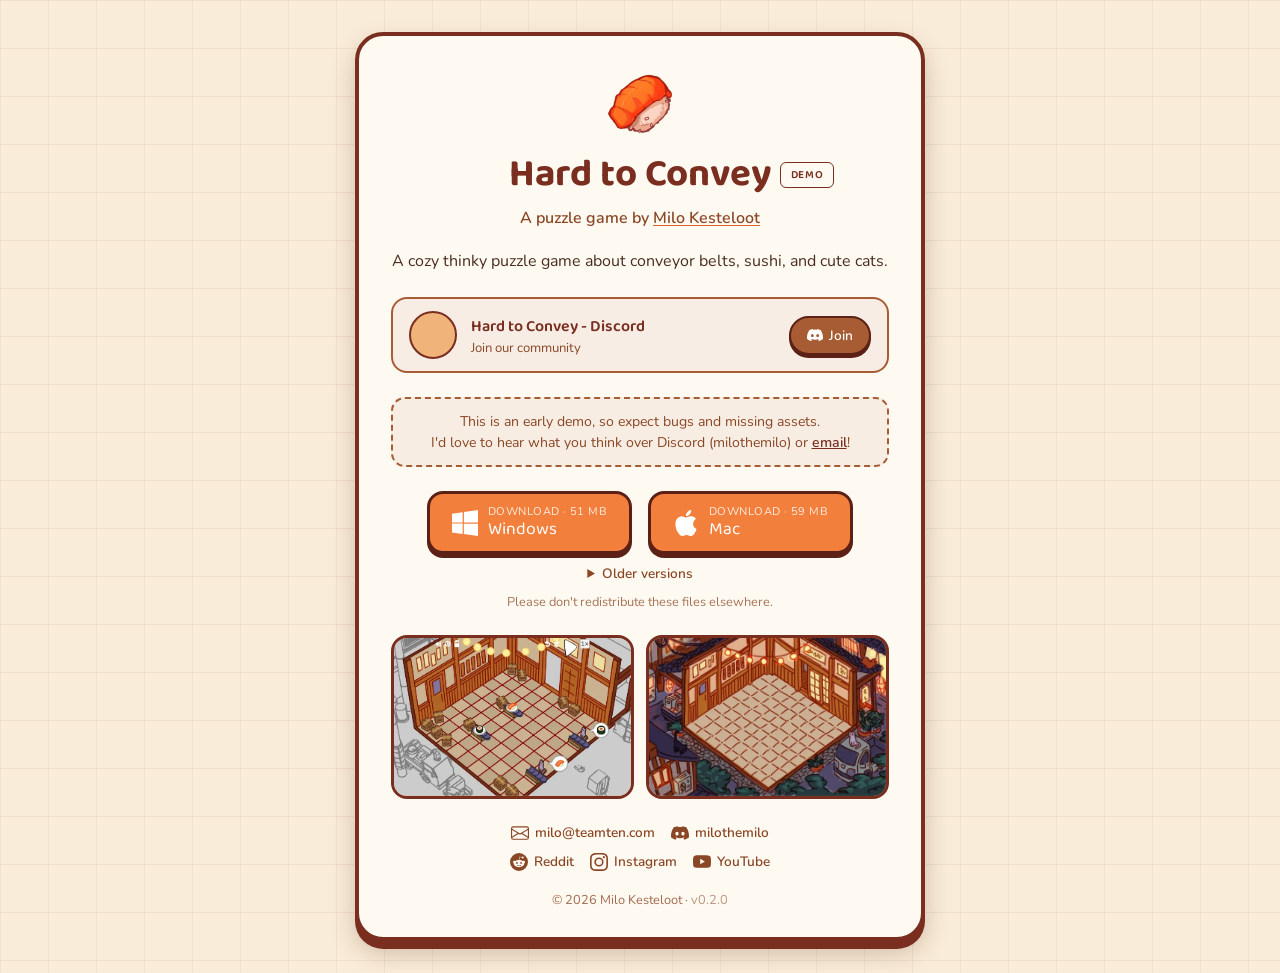
==== commit f59baef5: "Release v0.2.0" ====
--- a/index.html
+++ b/index.html
@@ -107,31 +107,22 @@
 
         <div class="downloads" id="downloads">
             <!-- release:buttons - generated from releases.json by HardToConvey/Tools/publish_to_site.py -->
-            <a class="button" data-os="windows" href="https://github.com/MiloKesteloot/hardtoconvey.com/releases/download/v0.1.4/HardToConvey-0.1.4-Windows.zip" download>
+            <a class="button" data-os="windows" href="https://github.com/MiloKesteloot/hardtoconvey.com/releases/download/v0.2.0/HardToConvey-0.2.0-Windows.zip" download>
                 <svg class="button-icon" viewBox="0 0 16 16" aria-hidden="true">
                     <path fill="currentColor" d="M6.555 1.375 0 2.237v5.45h6.555zM0 13.795l6.555.933V8.313H0zm7.278-5.4.026 6.378L16 16V8.395zM16 0 7.33 1.244v6.414H16z"/>
                 </svg>
                 <span class="button-text">
-                    <span class="button-label">Download &middot; 49 MB</span>
+                    <span class="button-label">Download &middot; 51 MB</span>
                     <span class="button-platform">Windows</span>
                 </span>
             </a>
-            <a class="button" data-os="mac" href="https://github.com/MiloKesteloot/hardtoconvey.com/releases/download/v0.1.4/HardToConvey-0.1.4-Mac-AppleSilicon.app.zip" download>
+            <a class="button" data-os="mac" href="https://github.com/MiloKesteloot/hardtoconvey.com/releases/download/v0.2.0/HardToConvey-0.2.0-Mac.app.zip" download>
                 <svg class="button-icon" viewBox="0 0 16 16" aria-hidden="true">
                     <path fill="currentColor" d="M11.182.008C11.148-.03 9.923.023 8.857 1.18c-1.066 1.156-.902 2.482-.878 2.516s1.52.087 2.475-1.258.762-2.391.728-2.43m3.314 11.733c-.048-.096-2.325-1.234-2.113-3.422s1.675-2.789 1.698-2.854-.597-.79-1.254-1.157a3.7 3.7 0 0 0-1.563-.434c-.108-.003-.483-.095-1.254.116-.508.139-1.653.589-1.968.607-.316.018-1.256-.522-2.267-.665-.647-.125-1.333.131-1.824.328-.49.196-1.422.754-2.074 2.237-.652 1.482-.311 3.83-.067 4.56s.625 1.924 1.273 2.796c.576.984 1.34 1.667 1.659 1.899s1.219.386 1.843.067c.502-.308 1.408-.485 1.766-.472.357.013 1.061.154 1.782.539.571.197 1.111.115 1.652-.105.541-.221 1.324-1.059 2.238-2.758q.52-1.185.473-1.282"/>
                 </svg>
                 <span class="button-text">
-                    <span class="button-label">Download &middot; 40 MB</span>
-                    <span class="button-platform">Mac (Apple Silicon)</span>
-                </span>
-            </a>
-            <a class="button" data-os="mac" href="https://github.com/MiloKesteloot/hardtoconvey.com/releases/download/v0.1.4/HardToConvey-0.1.4-Mac-Intel.app.zip" download>
-                <svg class="button-icon" viewBox="0 0 16 16" aria-hidden="true">
-                    <path fill="currentColor" d="M11.182.008C11.148-.03 9.923.023 8.857 1.18c-1.066 1.156-.902 2.482-.878 2.516s1.52.087 2.475-1.258.762-2.391.728-2.43m3.314 11.733c-.048-.096-2.325-1.234-2.113-3.422s1.675-2.789 1.698-2.854-.597-.79-1.254-1.157a3.7 3.7 0 0 0-1.563-.434c-.108-.003-.483-.095-1.254.116-.508.139-1.653.589-1.968.607-.316.018-1.256-.522-2.267-.665-.647-.125-1.333.131-1.824.328-.49.196-1.422.754-2.074 2.237-.652 1.482-.311 3.83-.067 4.56s.625 1.924 1.273 2.796c.576.984 1.34 1.667 1.659 1.899s1.219.386 1.843.067c.502-.308 1.408-.485 1.766-.472.357.013 1.061.154 1.782.539.571.197 1.111.115 1.652-.105.541-.221 1.324-1.059 2.238-2.758q.52-1.185.473-1.282"/>
-                </svg>
-                <span class="button-text">
-                    <span class="button-label">Download &middot; 42 MB</span>
-                    <span class="button-platform">Mac (Intel)</span>
+                    <span class="button-label">Download &middot; 59 MB</span>
+                    <span class="button-platform">Mac</span>
                 </span>
             </a>
             <!-- /release:buttons -->
@@ -173,6 +164,7 @@
         <details class="older-versions">
             <summary>Older versions</summary>
             <ul>
+                <li><span class="older-version">v0.1.4</span> &middot; Oct 27, 2026 &mdash; <a href="https://github.com/MiloKesteloot/hardtoconvey.com/releases/download/v0.1.4/HardToConvey-0.1.4-Windows.zip">Windows</a> (49 MB) &middot; <a href="https://github.com/MiloKesteloot/hardtoconvey.com/releases/download/v0.1.4/HardToConvey-0.1.4-Mac-AppleSilicon.app.zip">Mac (Apple Silicon)</a> (40 MB) &middot; <a href="https://github.com/MiloKesteloot/hardtoconvey.com/releases/download/v0.1.4/HardToConvey-0.1.4-Mac-Intel.app.zip">Mac (Intel)</a> (42 MB)</li>
                 <li><span class="older-version">v0.1.4 (first build)</span> &middot; Sep 24, 2026 &mdash; <a href="https://github.com/MiloKesteloot/hardtoconvey.com/releases/download/v0.1.4/HardToConvey-0.1.4-Windows-Sep24.zip">Windows</a> (47 MB) &middot; <a href="https://github.com/MiloKesteloot/hardtoconvey.com/releases/download/v0.1.4/HardToConvey-0.1.4-Mac-AppleSilicon.app.zip">Mac (Apple Silicon)</a> (40 MB) &middot; <a href="https://github.com/MiloKesteloot/hardtoconvey.com/releases/download/v0.1.4/HardToConvey-0.1.4-Mac-Intel.app.zip">Mac (Intel)</a> (42 MB)</li>
                 <li><span class="older-version">v0.1.3</span> &middot; Sep 23, 2026 &mdash; <a href="https://github.com/MiloKesteloot/hardtoconvey.com/releases/download/v0.1.1/HardToConvey-0.1.1-Windows.zip">Windows</a> (46 MB) &middot; <a href="https://github.com/MiloKesteloot/hardtoconvey.com/releases/download/v0.1.3/HardToConvey-0.1.3-Mac-AppleSilicon.app.zip">Mac (Apple Silicon)</a> (40 MB) &middot; <a href="https://github.com/MiloKesteloot/hardtoconvey.com/releases/download/v0.1.1/HardToConvey-0.1.1-Mac-Intel.app.zip">Mac (Intel)</a> (40 MB)</li>
                 <li><span class="older-version">v0.1.1</span> &middot; Sep 15, 2026 &mdash; <a href="https://github.com/MiloKesteloot/hardtoconvey.com/releases/download/v0.1.1/HardToConvey-0.1.1-Windows.zip">Windows</a> (46 MB) &middot; <a href="https://github.com/MiloKesteloot/hardtoconvey.com/releases/download/v0.1.1/HardToConvey-0.1.1-Mac-AppleSilicon.app.zip">Mac (Apple Silicon)</a> (40 MB) &middot; <a href="https://github.com/MiloKesteloot/hardtoconvey.com/releases/download/v0.1.1/HardToConvey-0.1.1-Mac-Intel.app.zip">Mac (Intel)</a> (40 MB)</li>
@@ -317,7 +309,7 @@
         </div>
 
         <footer>
-            &copy; 2026 Milo Kesteloot &middot; <span class="version">v0.1.4</span>
+            &copy; 2026 Milo Kesteloot &middot; <span class="version">v0.2.0</span>
         </footer>
     </main>
 </body>
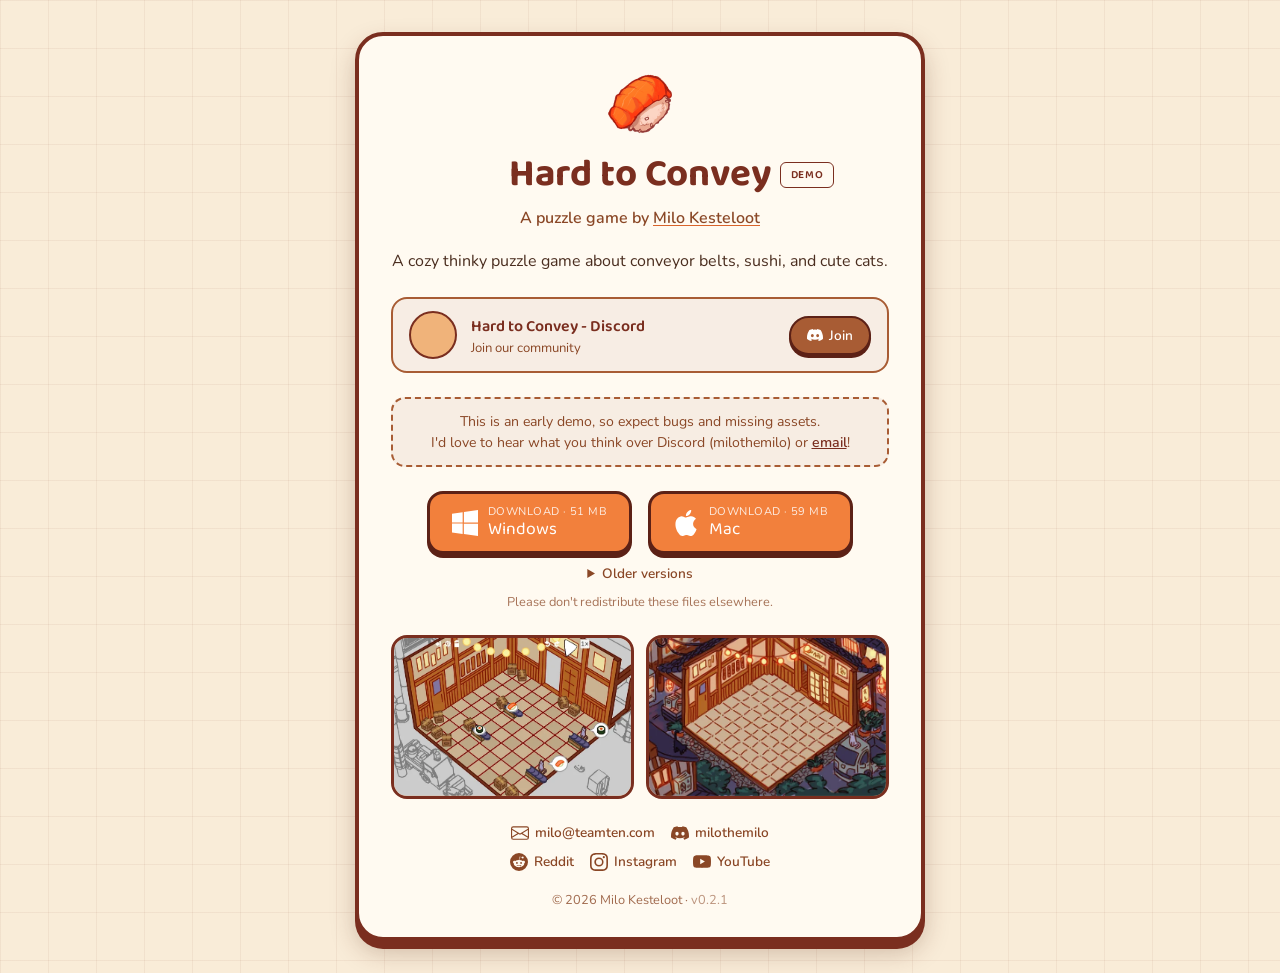
==== commit 4e735ec7: "Release v0.2.1" ====
--- a/index.html
+++ b/index.html
@@ -107,7 +107,7 @@
 
         <div class="downloads" id="downloads">
             <!-- release:buttons - generated from releases.json by HardToConvey/Tools/publish_to_site.py -->
-            <a class="button" data-os="windows" href="https://github.com/MiloKesteloot/hardtoconvey.com/releases/download/v0.2.0/HardToConvey-0.2.0-Windows.zip" download>
+            <a class="button" data-os="windows" href="https://github.com/MiloKesteloot/hardtoconvey.com/releases/download/v0.2.1/HardToConvey-0.2.1-Windows.zip" download>
                 <svg class="button-icon" viewBox="0 0 16 16" aria-hidden="true">
                     <path fill="currentColor" d="M6.555 1.375 0 2.237v5.45h6.555zM0 13.795l6.555.933V8.313H0zm7.278-5.4.026 6.378L16 16V8.395zM16 0 7.33 1.244v6.414H16z"/>
                 </svg>
@@ -116,7 +116,7 @@
                     <span class="button-platform">Windows</span>
                 </span>
             </a>
-            <a class="button" data-os="mac" href="https://github.com/MiloKesteloot/hardtoconvey.com/releases/download/v0.2.0/HardToConvey-0.2.0-Mac.app.zip" download>
+            <a class="button" data-os="mac" href="https://github.com/MiloKesteloot/hardtoconvey.com/releases/download/v0.2.1/HardToConvey-0.2.1-Mac.app.zip" download>
                 <svg class="button-icon" viewBox="0 0 16 16" aria-hidden="true">
                     <path fill="currentColor" d="M11.182.008C11.148-.03 9.923.023 8.857 1.18c-1.066 1.156-.902 2.482-.878 2.516s1.52.087 2.475-1.258.762-2.391.728-2.43m3.314 11.733c-.048-.096-2.325-1.234-2.113-3.422s1.675-2.789 1.698-2.854-.597-.79-1.254-1.157a3.7 3.7 0 0 0-1.563-.434c-.108-.003-.483-.095-1.254.116-.508.139-1.653.589-1.968.607-.316.018-1.256-.522-2.267-.665-.647-.125-1.333.131-1.824.328-.49.196-1.422.754-2.074 2.237-.652 1.482-.311 3.83-.067 4.56s.625 1.924 1.273 2.796c.576.984 1.34 1.667 1.659 1.899s1.219.386 1.843.067c.502-.308 1.408-.485 1.766-.472.357.013 1.061.154 1.782.539.571.197 1.111.115 1.652-.105.541-.221 1.324-1.059 2.238-2.758q.52-1.185.473-1.282"/>
                 </svg>
@@ -164,6 +164,7 @@
         <details class="older-versions">
             <summary>Older versions</summary>
             <ul>
+                <li><span class="older-version">v0.2.0</span> &middot; Nov 1, 2026 &mdash; <a href="https://github.com/MiloKesteloot/hardtoconvey.com/releases/download/v0.2.0/HardToConvey-0.2.0-Windows.zip">Windows</a> (51 MB) &middot; <a href="https://github.com/MiloKesteloot/hardtoconvey.com/releases/download/v0.2.0/HardToConvey-0.2.0-Mac.app.zip">Mac</a> (59 MB)</li>
                 <li><span class="older-version">v0.1.4</span> &middot; Oct 27, 2026 &mdash; <a href="https://github.com/MiloKesteloot/hardtoconvey.com/releases/download/v0.1.4/HardToConvey-0.1.4-Windows.zip">Windows</a> (49 MB) &middot; <a href="https://github.com/MiloKesteloot/hardtoconvey.com/releases/download/v0.1.4/HardToConvey-0.1.4-Mac-AppleSilicon.app.zip">Mac (Apple Silicon)</a> (40 MB) &middot; <a href="https://github.com/MiloKesteloot/hardtoconvey.com/releases/download/v0.1.4/HardToConvey-0.1.4-Mac-Intel.app.zip">Mac (Intel)</a> (42 MB)</li>
                 <li><span class="older-version">v0.1.4 (first build)</span> &middot; Sep 24, 2026 &mdash; <a href="https://github.com/MiloKesteloot/hardtoconvey.com/releases/download/v0.1.4/HardToConvey-0.1.4-Windows-Sep24.zip">Windows</a> (47 MB) &middot; <a href="https://github.com/MiloKesteloot/hardtoconvey.com/releases/download/v0.1.4/HardToConvey-0.1.4-Mac-AppleSilicon.app.zip">Mac (Apple Silicon)</a> (40 MB) &middot; <a href="https://github.com/MiloKesteloot/hardtoconvey.com/releases/download/v0.1.4/HardToConvey-0.1.4-Mac-Intel.app.zip">Mac (Intel)</a> (42 MB)</li>
                 <li><span class="older-version">v0.1.3</span> &middot; Sep 23, 2026 &mdash; <a href="https://github.com/MiloKesteloot/hardtoconvey.com/releases/download/v0.1.1/HardToConvey-0.1.1-Windows.zip">Windows</a> (46 MB) &middot; <a href="https://github.com/MiloKesteloot/hardtoconvey.com/releases/download/v0.1.3/HardToConvey-0.1.3-Mac-AppleSilicon.app.zip">Mac (Apple Silicon)</a> (40 MB) &middot; <a href="https://github.com/MiloKesteloot/hardtoconvey.com/releases/download/v0.1.1/HardToConvey-0.1.1-Mac-Intel.app.zip">Mac (Intel)</a> (40 MB)</li>
@@ -309,7 +310,7 @@
         </div>
 
         <footer>
-            &copy; 2026 Milo Kesteloot &middot; <span class="version">v0.2.0</span>
+            &copy; 2026 Milo Kesteloot &middot; <span class="version">v0.2.1</span>
         </footer>
     </main>
 </body>
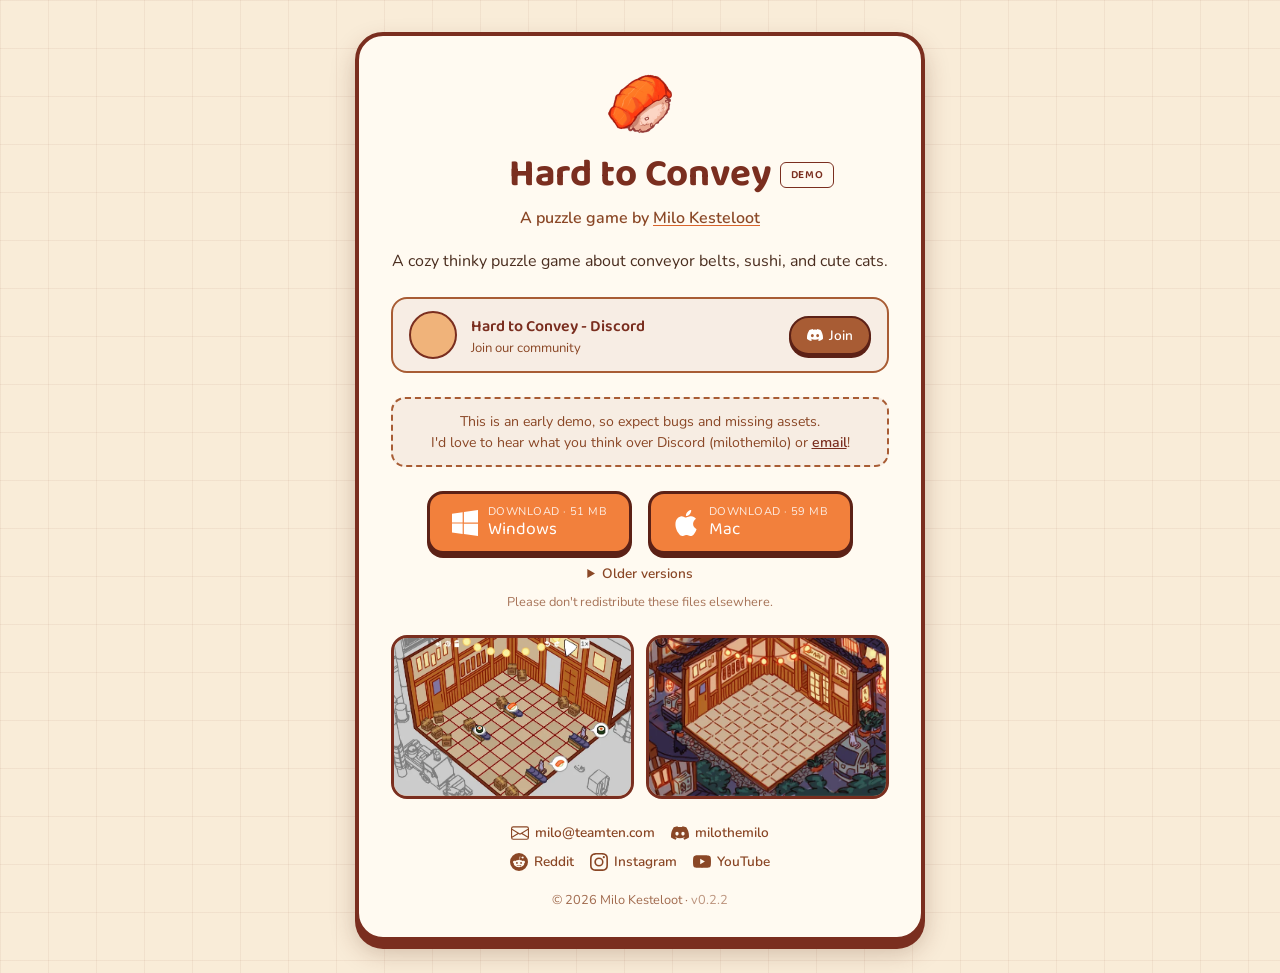
==== commit b9274911: "Release v0.2.2" ====
--- a/index.html
+++ b/index.html
@@ -107,7 +107,7 @@
 
         <div class="downloads" id="downloads">
             <!-- release:buttons - generated from releases.json by HardToConvey/Tools/publish_to_site.py -->
-            <a class="button" data-os="windows" href="https://github.com/MiloKesteloot/hardtoconvey.com/releases/download/v0.2.1/HardToConvey-0.2.1-Windows.zip" download>
+            <a class="button" data-os="windows" href="https://github.com/MiloKesteloot/hardtoconvey.com/releases/download/v0.2.2/HardToConvey-0.2.2-Windows.zip" download>
                 <svg class="button-icon" viewBox="0 0 16 16" aria-hidden="true">
                     <path fill="currentColor" d="M6.555 1.375 0 2.237v5.45h6.555zM0 13.795l6.555.933V8.313H0zm7.278-5.4.026 6.378L16 16V8.395zM16 0 7.33 1.244v6.414H16z"/>
                 </svg>
@@ -116,7 +116,7 @@
                     <span class="button-platform">Windows</span>
                 </span>
             </a>
-            <a class="button" data-os="mac" href="https://github.com/MiloKesteloot/hardtoconvey.com/releases/download/v0.2.1/HardToConvey-0.2.1-Mac.app.zip" download>
+            <a class="button" data-os="mac" href="https://github.com/MiloKesteloot/hardtoconvey.com/releases/download/v0.2.2/HardToConvey-0.2.2-Mac.app.zip" download>
                 <svg class="button-icon" viewBox="0 0 16 16" aria-hidden="true">
                     <path fill="currentColor" d="M11.182.008C11.148-.03 9.923.023 8.857 1.18c-1.066 1.156-.902 2.482-.878 2.516s1.52.087 2.475-1.258.762-2.391.728-2.43m3.314 11.733c-.048-.096-2.325-1.234-2.113-3.422s1.675-2.789 1.698-2.854-.597-.79-1.254-1.157a3.7 3.7 0 0 0-1.563-.434c-.108-.003-.483-.095-1.254.116-.508.139-1.653.589-1.968.607-.316.018-1.256-.522-2.267-.665-.647-.125-1.333.131-1.824.328-.49.196-1.422.754-2.074 2.237-.652 1.482-.311 3.83-.067 4.56s.625 1.924 1.273 2.796c.576.984 1.34 1.667 1.659 1.899s1.219.386 1.843.067c.502-.308 1.408-.485 1.766-.472.357.013 1.061.154 1.782.539.571.197 1.111.115 1.652-.105.541-.221 1.324-1.059 2.238-2.758q.52-1.185.473-1.282"/>
                 </svg>
@@ -164,6 +164,7 @@
         <details class="older-versions">
             <summary>Older versions</summary>
             <ul>
+                <li><span class="older-version">v0.2.1</span> &middot; Nov 1, 2026 &mdash; <a href="https://github.com/MiloKesteloot/hardtoconvey.com/releases/download/v0.2.1/HardToConvey-0.2.1-Windows.zip">Windows</a> (51 MB) &middot; <a href="https://github.com/MiloKesteloot/hardtoconvey.com/releases/download/v0.2.1/HardToConvey-0.2.1-Mac.app.zip">Mac</a> (59 MB)</li>
                 <li><span class="older-version">v0.2.0</span> &middot; Nov 1, 2026 &mdash; <a href="https://github.com/MiloKesteloot/hardtoconvey.com/releases/download/v0.2.0/HardToConvey-0.2.0-Windows.zip">Windows</a> (51 MB) &middot; <a href="https://github.com/MiloKesteloot/hardtoconvey.com/releases/download/v0.2.0/HardToConvey-0.2.0-Mac.app.zip">Mac</a> (59 MB)</li>
                 <li><span class="older-version">v0.1.4</span> &middot; Oct 27, 2026 &mdash; <a href="https://github.com/MiloKesteloot/hardtoconvey.com/releases/download/v0.1.4/HardToConvey-0.1.4-Windows.zip">Windows</a> (49 MB) &middot; <a href="https://github.com/MiloKesteloot/hardtoconvey.com/releases/download/v0.1.4/HardToConvey-0.1.4-Mac-AppleSilicon.app.zip">Mac (Apple Silicon)</a> (40 MB) &middot; <a href="https://github.com/MiloKesteloot/hardtoconvey.com/releases/download/v0.1.4/HardToConvey-0.1.4-Mac-Intel.app.zip">Mac (Intel)</a> (42 MB)</li>
                 <li><span class="older-version">v0.1.4 (first build)</span> &middot; Sep 24, 2026 &mdash; <a href="https://github.com/MiloKesteloot/hardtoconvey.com/releases/download/v0.1.4/HardToConvey-0.1.4-Windows-Sep24.zip">Windows</a> (47 MB) &middot; <a href="https://github.com/MiloKesteloot/hardtoconvey.com/releases/download/v0.1.4/HardToConvey-0.1.4-Mac-AppleSilicon.app.zip">Mac (Apple Silicon)</a> (40 MB) &middot; <a href="https://github.com/MiloKesteloot/hardtoconvey.com/releases/download/v0.1.4/HardToConvey-0.1.4-Mac-Intel.app.zip">Mac (Intel)</a> (42 MB)</li>
@@ -310,7 +311,7 @@
         </div>
 
         <footer>
-            &copy; 2026 Milo Kesteloot &middot; <span class="version">v0.2.1</span>
+            &copy; 2026 Milo Kesteloot &middot; <span class="version">v0.2.2</span>
         </footer>
     </main>
 </body>
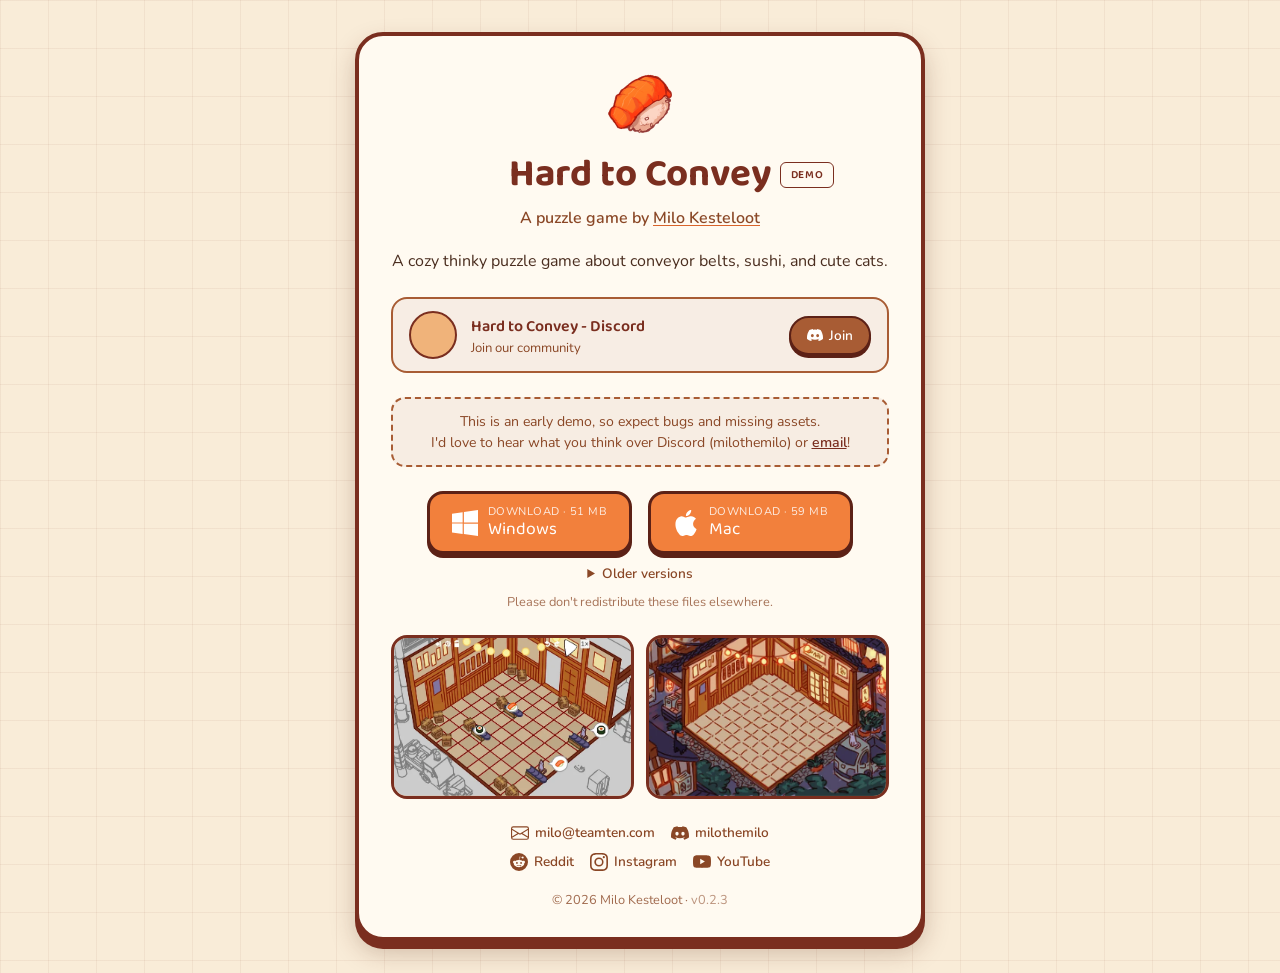
==== commit 56dc525b: "Release v0.2.3" ====
--- a/index.html
+++ b/index.html
@@ -107,7 +107,7 @@
 
         <div class="downloads" id="downloads">
             <!-- release:buttons - generated from releases.json by HardToConvey/Tools/publish_to_site.py -->
-            <a class="button" data-os="windows" href="https://github.com/MiloKesteloot/hardtoconvey.com/releases/download/v0.2.2/HardToConvey-0.2.2-Windows.zip" download>
+            <a class="button" data-os="windows" href="https://github.com/MiloKesteloot/hardtoconvey.com/releases/download/v0.2.3/HardToConvey-0.2.3-Windows.zip" download>
                 <svg class="button-icon" viewBox="0 0 16 16" aria-hidden="true">
                     <path fill="currentColor" d="M6.555 1.375 0 2.237v5.45h6.555zM0 13.795l6.555.933V8.313H0zm7.278-5.4.026 6.378L16 16V8.395zM16 0 7.33 1.244v6.414H16z"/>
                 </svg>
@@ -116,7 +116,7 @@
                     <span class="button-platform">Windows</span>
                 </span>
             </a>
-            <a class="button" data-os="mac" href="https://github.com/MiloKesteloot/hardtoconvey.com/releases/download/v0.2.2/HardToConvey-0.2.2-Mac.app.zip" download>
+            <a class="button" data-os="mac" href="https://github.com/MiloKesteloot/hardtoconvey.com/releases/download/v0.2.3/HardToConvey-0.2.3-Mac.app.zip" download>
                 <svg class="button-icon" viewBox="0 0 16 16" aria-hidden="true">
                     <path fill="currentColor" d="M11.182.008C11.148-.03 9.923.023 8.857 1.18c-1.066 1.156-.902 2.482-.878 2.516s1.52.087 2.475-1.258.762-2.391.728-2.43m3.314 11.733c-.048-.096-2.325-1.234-2.113-3.422s1.675-2.789 1.698-2.854-.597-.79-1.254-1.157a3.7 3.7 0 0 0-1.563-.434c-.108-.003-.483-.095-1.254.116-.508.139-1.653.589-1.968.607-.316.018-1.256-.522-2.267-.665-.647-.125-1.333.131-1.824.328-.49.196-1.422.754-2.074 2.237-.652 1.482-.311 3.83-.067 4.56s.625 1.924 1.273 2.796c.576.984 1.34 1.667 1.659 1.899s1.219.386 1.843.067c.502-.308 1.408-.485 1.766-.472.357.013 1.061.154 1.782.539.571.197 1.111.115 1.652-.105.541-.221 1.324-1.059 2.238-2.758q.52-1.185.473-1.282"/>
                 </svg>
@@ -164,6 +164,7 @@
         <details class="older-versions">
             <summary>Older versions</summary>
             <ul>
+                <li><span class="older-version">v0.2.2</span> &middot; Nov 2, 2026 &mdash; <a href="https://github.com/MiloKesteloot/hardtoconvey.com/releases/download/v0.2.2/HardToConvey-0.2.2-Windows.zip">Windows</a> (51 MB) &middot; <a href="https://github.com/MiloKesteloot/hardtoconvey.com/releases/download/v0.2.2/HardToConvey-0.2.2-Mac.app.zip">Mac</a> (59 MB)</li>
                 <li><span class="older-version">v0.2.1</span> &middot; Nov 1, 2026 &mdash; <a href="https://github.com/MiloKesteloot/hardtoconvey.com/releases/download/v0.2.1/HardToConvey-0.2.1-Windows.zip">Windows</a> (51 MB) &middot; <a href="https://github.com/MiloKesteloot/hardtoconvey.com/releases/download/v0.2.1/HardToConvey-0.2.1-Mac.app.zip">Mac</a> (59 MB)</li>
                 <li><span class="older-version">v0.2.0</span> &middot; Nov 1, 2026 &mdash; <a href="https://github.com/MiloKesteloot/hardtoconvey.com/releases/download/v0.2.0/HardToConvey-0.2.0-Windows.zip">Windows</a> (51 MB) &middot; <a href="https://github.com/MiloKesteloot/hardtoconvey.com/releases/download/v0.2.0/HardToConvey-0.2.0-Mac.app.zip">Mac</a> (59 MB)</li>
                 <li><span class="older-version">v0.1.4</span> &middot; Oct 27, 2026 &mdash; <a href="https://github.com/MiloKesteloot/hardtoconvey.com/releases/download/v0.1.4/HardToConvey-0.1.4-Windows.zip">Windows</a> (49 MB) &middot; <a href="https://github.com/MiloKesteloot/hardtoconvey.com/releases/download/v0.1.4/HardToConvey-0.1.4-Mac-AppleSilicon.app.zip">Mac (Apple Silicon)</a> (40 MB) &middot; <a href="https://github.com/MiloKesteloot/hardtoconvey.com/releases/download/v0.1.4/HardToConvey-0.1.4-Mac-Intel.app.zip">Mac (Intel)</a> (42 MB)</li>
@@ -311,7 +312,7 @@
         </div>
 
         <footer>
-            &copy; 2026 Milo Kesteloot &middot; <span class="version">v0.2.2</span>
+            &copy; 2026 Milo Kesteloot &middot; <span class="version">v0.2.3</span>
         </footer>
     </main>
 </body>
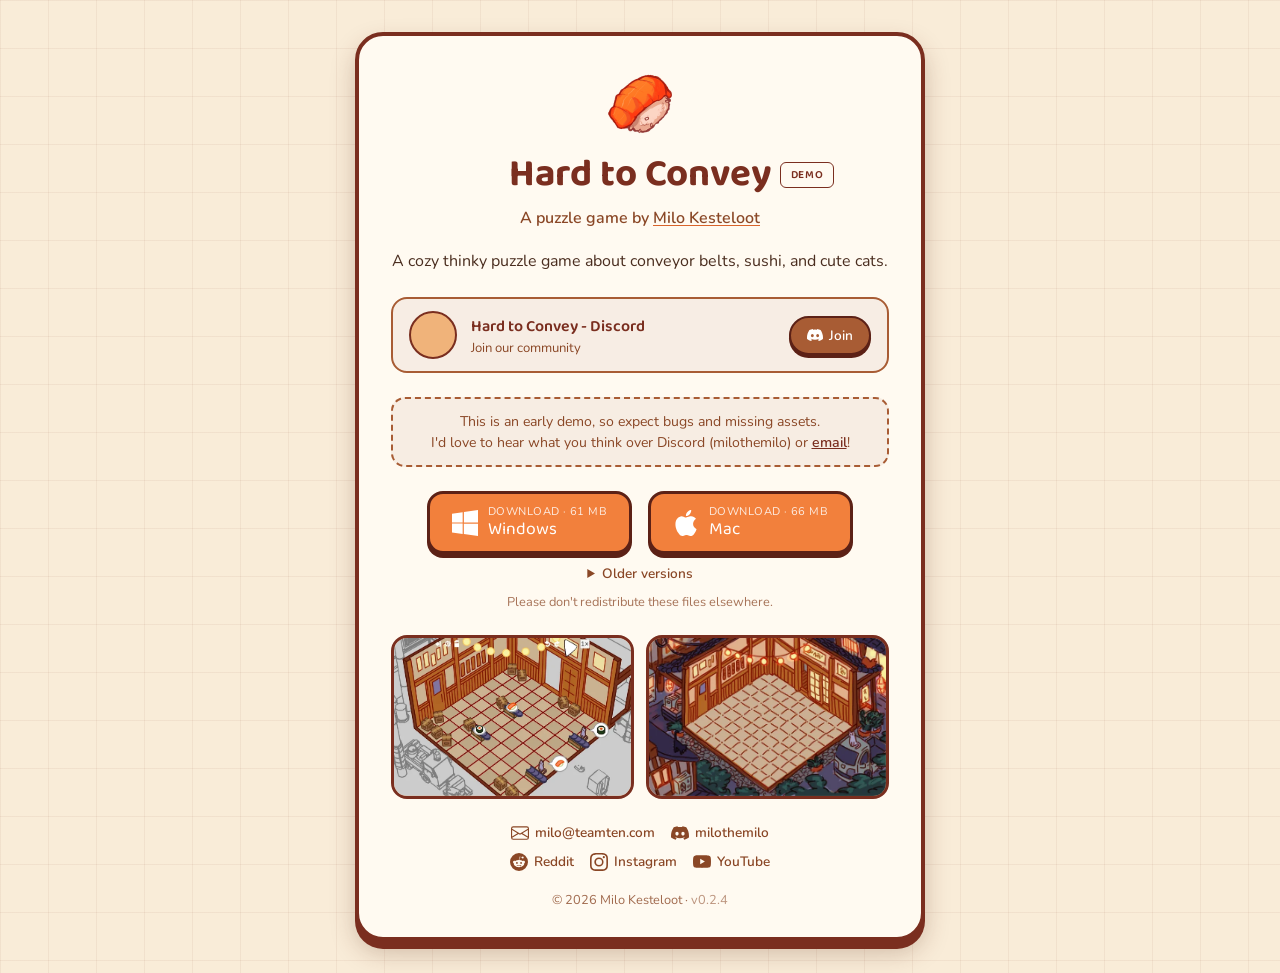
==== commit f26666c3: "Release v0.2.4" ====
--- a/index.html
+++ b/index.html
@@ -107,21 +107,21 @@
 
         <div class="downloads" id="downloads">
             <!-- release:buttons - generated from releases.json by HardToConvey/Tools/publish_to_site.py -->
-            <a class="button" data-os="windows" href="https://github.com/MiloKesteloot/hardtoconvey.com/releases/download/v0.2.3/HardToConvey-0.2.3-Windows.zip" download>
+            <a class="button" data-os="windows" href="https://github.com/MiloKesteloot/hardtoconvey.com/releases/download/v0.2.4/HardToConvey-0.2.4-Windows.zip" download>
                 <svg class="button-icon" viewBox="0 0 16 16" aria-hidden="true">
                     <path fill="currentColor" d="M6.555 1.375 0 2.237v5.45h6.555zM0 13.795l6.555.933V8.313H0zm7.278-5.4.026 6.378L16 16V8.395zM16 0 7.33 1.244v6.414H16z"/>
                 </svg>
                 <span class="button-text">
-                    <span class="button-label">Download &middot; 51 MB</span>
+                    <span class="button-label">Download &middot; 61 MB</span>
                     <span class="button-platform">Windows</span>
                 </span>
             </a>
-            <a class="button" data-os="mac" href="https://github.com/MiloKesteloot/hardtoconvey.com/releases/download/v0.2.3/HardToConvey-0.2.3-Mac.app.zip" download>
+            <a class="button" data-os="mac" href="https://github.com/MiloKesteloot/hardtoconvey.com/releases/download/v0.2.4/HardToConvey-0.2.4-Mac.app.zip" download>
                 <svg class="button-icon" viewBox="0 0 16 16" aria-hidden="true">
                     <path fill="currentColor" d="M11.182.008C11.148-.03 9.923.023 8.857 1.18c-1.066 1.156-.902 2.482-.878 2.516s1.52.087 2.475-1.258.762-2.391.728-2.43m3.314 11.733c-.048-.096-2.325-1.234-2.113-3.422s1.675-2.789 1.698-2.854-.597-.79-1.254-1.157a3.7 3.7 0 0 0-1.563-.434c-.108-.003-.483-.095-1.254.116-.508.139-1.653.589-1.968.607-.316.018-1.256-.522-2.267-.665-.647-.125-1.333.131-1.824.328-.49.196-1.422.754-2.074 2.237-.652 1.482-.311 3.83-.067 4.56s.625 1.924 1.273 2.796c.576.984 1.34 1.667 1.659 1.899s1.219.386 1.843.067c.502-.308 1.408-.485 1.766-.472.357.013 1.061.154 1.782.539.571.197 1.111.115 1.652-.105.541-.221 1.324-1.059 2.238-2.758q.52-1.185.473-1.282"/>
                 </svg>
                 <span class="button-text">
-                    <span class="button-label">Download &middot; 59 MB</span>
+                    <span class="button-label">Download &middot; 66 MB</span>
                     <span class="button-platform">Mac</span>
                 </span>
             </a>
@@ -164,6 +164,7 @@
         <details class="older-versions">
             <summary>Older versions</summary>
             <ul>
+                <li><span class="older-version">v0.2.3</span> &middot; Nov 4, 2026 &mdash; <a href="https://github.com/MiloKesteloot/hardtoconvey.com/releases/download/v0.2.3/HardToConvey-0.2.3-Windows.zip">Windows</a> (51 MB) &middot; <a href="https://github.com/MiloKesteloot/hardtoconvey.com/releases/download/v0.2.3/HardToConvey-0.2.3-Mac.app.zip">Mac</a> (59 MB)</li>
                 <li><span class="older-version">v0.2.2</span> &middot; Nov 2, 2026 &mdash; <a href="https://github.com/MiloKesteloot/hardtoconvey.com/releases/download/v0.2.2/HardToConvey-0.2.2-Windows.zip">Windows</a> (51 MB) &middot; <a href="https://github.com/MiloKesteloot/hardtoconvey.com/releases/download/v0.2.2/HardToConvey-0.2.2-Mac.app.zip">Mac</a> (59 MB)</li>
                 <li><span class="older-version">v0.2.1</span> &middot; Nov 1, 2026 &mdash; <a href="https://github.com/MiloKesteloot/hardtoconvey.com/releases/download/v0.2.1/HardToConvey-0.2.1-Windows.zip">Windows</a> (51 MB) &middot; <a href="https://github.com/MiloKesteloot/hardtoconvey.com/releases/download/v0.2.1/HardToConvey-0.2.1-Mac.app.zip">Mac</a> (59 MB)</li>
                 <li><span class="older-version">v0.2.0</span> &middot; Nov 1, 2026 &mdash; <a href="https://github.com/MiloKesteloot/hardtoconvey.com/releases/download/v0.2.0/HardToConvey-0.2.0-Windows.zip">Windows</a> (51 MB) &middot; <a href="https://github.com/MiloKesteloot/hardtoconvey.com/releases/download/v0.2.0/HardToConvey-0.2.0-Mac.app.zip">Mac</a> (59 MB)</li>
@@ -312,7 +313,7 @@
         </div>
 
         <footer>
-            &copy; 2026 Milo Kesteloot &middot; <span class="version">v0.2.3</span>
+            &copy; 2026 Milo Kesteloot &middot; <span class="version">v0.2.4</span>
         </footer>
     </main>
 </body>
